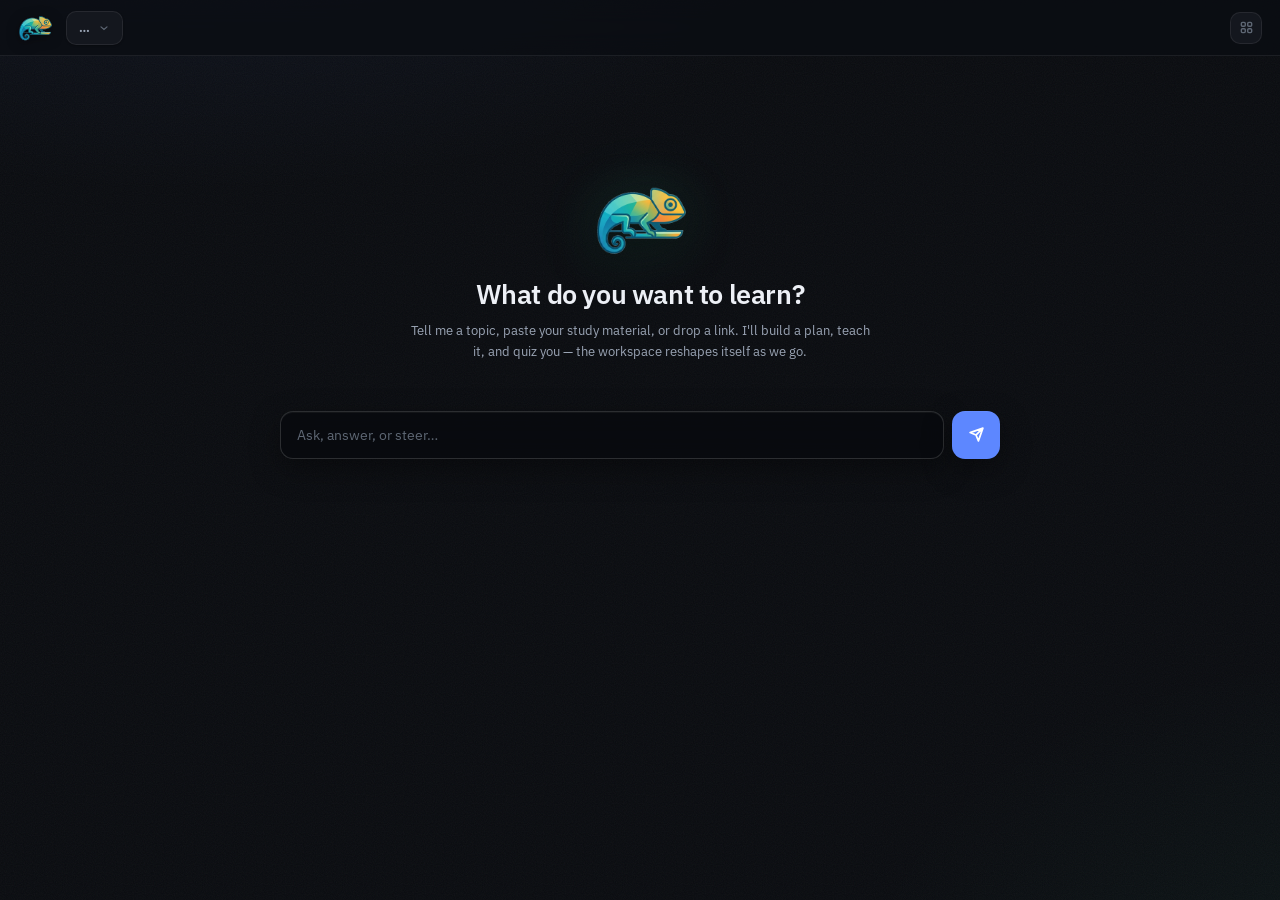
==== public/index.html @ 2ad196d2 "Stream the text itself, not just the finished pieces Three things from testing.  The lesson sat on "" ====
<!doctype html>
<html lang="en">
<head>
<meta charset="utf-8">
<meta name="viewport" content="width=device-width, initial-scale=1">
<title>Chameleon — Learn anything</title>
<link rel="preconnect" href="https://fonts.googleapis.com">
<link rel="preconnect" href="https://fonts.gstatic.com" crossorigin>
<link href="https://fonts.googleapis.com/css2?family=IBM+Plex+Mono:wght@400;500;600&family=IBM+Plex+Sans:wght@300;400;500;600;700&display=swap" rel="stylesheet">
<link rel="icon" type="image/png" href="chameleon.png">
<link rel="stylesheet" href="style.css">
</head>
<body class="chat-center">
  <div id="aurora"></div>
  <div id="shell">
    <header id="topbar">
      <div id="brand">
        <div id="brand-mark"><img src="chameleon.png" alt="Chameleon"></div>
      </div>
      <div id="sessmenu">
        <button id="sess-btn"><b id="sess-title">…</b>
          <svg viewBox="0 0 16 16" fill="none" stroke="currentColor" stroke-width="1.6" stroke-linecap="round"><path d="M4 6.5L8 10l4-3.5"/></svg>
        </button>
        <div id="sess-pop"></div>
      </div>
      <div id="topspacer"></div>
      <div id="appsmenu">
        <button id="apps-btn" title="All tools">
          <svg viewBox="0 0 16 16" fill="none" stroke="currentColor" stroke-width="1.5" stroke-linecap="round"><rect x="2.5" y="2.5" width="4.2" height="4.2" rx="1.2"/><rect x="9.3" y="2.5" width="4.2" height="4.2" rx="1.2"/><rect x="2.5" y="9.3" width="4.2" height="4.2" rx="1.2"/><rect x="9.3" y="9.3" width="4.2" height="4.2" rx="1.2"/></svg>
        </button>
        <div id="apps-pop"></div>
      </div>
    </header>

    <main id="stage">
      <section id="workspace">
        <div id="canvas"></div>
      </section>

      <!-- The fused chat surface: composer always present, history rises above
           it, and the history yields while the agent acts in the apps. -->
      <div id="chatdock">
        <div id="chat-bar">
          <span id="chat-grip" title="Drag to move — edges dock, corner minimizes">
            <svg viewBox="0 0 16 16" fill="currentColor"><circle cx="5.5" cy="4" r="1.2"/><circle cx="10.5" cy="4" r="1.2"/><circle cx="5.5" cy="8" r="1.2"/><circle cx="10.5" cy="8" r="1.2"/><circle cx="5.5" cy="12" r="1.2"/><circle cx="10.5" cy="12" r="1.2"/></svg>
          </span>
          <span id="chat-where"></span>
          <button id="chat-collapse" type="button" title="Hide the conversation">
            <svg viewBox="0 0 16 16" fill="none" stroke="currentColor" stroke-width="1.7" stroke-linecap="round"><path d="M4 6.5L8 10l4-3.5"/></svg>
          </button>
        </div>
        <div id="chat-status"><i></i><span></span></div>
        <div id="chat-log-wrap"><div id="chat-log"></div></div>
        <div id="hero">
          <img class="hero-glyph" src="chameleon.png" alt="">
          <h1>What do you want to learn?</h1>
          <p>Tell me a topic, paste your study material, or drop a link. I'll build a plan, teach it, and quiz you — the workspace reshapes itself as we go.</p>
          <div id="suggestions"></div>
        </div>
        <form id="chat-form" autocomplete="off">
          <input id="chat-input" placeholder="Ask, answer, or steer…" maxlength="4000">
          <button id="chat-send" type="submit" aria-label="send">
            <svg class="ic-send" viewBox="0 0 16 16" fill="none" stroke="currentColor" stroke-width="1.6" stroke-linecap="round" stroke-linejoin="round"><path d="M14 2L7.5 8.5M14 2l-4.2 12-2.3-5.5L2 6.2z"/></svg>
            <svg class="ic-stop" viewBox="0 0 16 16"><rect x="4.5" y="4.5" width="7" height="7" rx="1.5" fill="currentColor"/></svg>
            <span class="spin"></span>
          </button>
        </form>
      </div>
    </main>
  </div>

  <script src="layout.js"></script>
  <script src="apps.js"></script>
  <script src="chat.js"></script>
  <script src="main.js"></script>
</body>
</html>
---- public/style.css ----
/* ============ Chameleon — learning workspace ============
   Design system carried from the POC (IBM Carbon g10-ish tokens, spotlight
   tiles). The chat is new: one fused surface (composer + history) that
   yields to the workspace while the agent acts. */

:root {
  --bg: #0a0c10;
  --panel: #14171e;
  --line: rgba(255, 255, 255, 0.075);
  --line-2: rgba(255, 255, 255, 0.145);
  --text: #edf0f6;
  --text-dim: #9aa4b4;
  --text-faint: #5e6774;
  --accent: #5d87ff;
  --accent-2: #8caaff;
  --good: #3ce2a5;
  --mid: #8b93a3;
  --bad: #ff5f8f;
  --warn: #f0a83c;
  --fill-1: rgba(255, 255, 255, 0.035);
  --fill-2: rgba(255, 255, 255, 0.065);
  --sh-md: inset 0 1px 0 rgba(255, 255, 255, 0.045), 0 10px 30px rgba(0, 0, 0, 0.35);
  --sh-lg: inset 0 1px 0 rgba(255, 255, 255, 0.06), 0 24px 60px rgba(0, 0, 0, 0.55);
  --ease-spring: cubic-bezier(0.24, 1.04, 0.34, 1);
  --tile-t: 560ms;
  --r: 14px;
  --dock-w: min(720px, 92vw);
  --dock-side-w: 400px;
}

* { box-sizing: border-box; margin: 0; padding: 0; }
html, body { height: 100%; }
body {
  font-family: 'IBM Plex Sans', -apple-system, sans-serif;
  background: var(--bg);
  color: var(--text);
  overflow: hidden;
  -webkit-font-smoothing: antialiased;
}

#aurora { position: fixed; inset: 0; z-index: 0; pointer-events: none; }
#aurora::before {
  content: ''; position: absolute; inset: 0;
  background:
    radial-gradient(1100px 500px at 15% -12%, rgba(93, 135, 255, 0.07), transparent 60%),
    radial-gradient(900px 600px at 108% 112%, rgba(60, 226, 165, 0.045), transparent 60%);
}
body::after {
  content: ''; position: fixed; inset: 0; z-index: 1; pointer-events: none; opacity: 0.05;
  background-image: url("data:image/svg+xml,%3Csvg xmlns='http://www.w3.org/2000/svg' width='140' height='140'%3E%3Cfilter id='n'%3E%3CfeTurbulence type='fractalNoise' baseFrequency='0.9' numOctaves='2'/%3E%3C/filter%3E%3Crect width='140' height='140' filter='url(%23n)'/%3E%3C/svg%3E");
}
#shell { position: relative; z-index: 2; display: flex; flex-direction: column; height: 100vh; }

/* ---------------- top bar ---------------- */
#topbar {
  height: 56px; flex: 0 0 56px;
  display: flex; align-items: center; gap: 14px;
  padding: 0 18px;
  background: rgba(11, 13, 18, 0.72);
  backdrop-filter: blur(12px);
  border-bottom: 1px solid var(--line);
  z-index: 30;
}
#brand { display: flex; align-items: center; flex: 0 0 auto; }
#brand-mark { width: 34px; height: 34px; }
#brand-mark img { width: 100%; height: 100%; object-fit: contain; display: block; filter: drop-shadow(0 2px 6px rgba(0, 0, 0, 0.5)); }
#topspacer { flex: 1; }

/* session switcher */
#sessmenu { position: relative; }
#sess-btn {
  display: flex; align-items: center; gap: 8px;
  height: 34px; padding: 0 12px;
  border-radius: 10px; cursor: pointer;
  background: var(--panel); border: 1px solid var(--line); color: var(--text-dim);
  font: 600 11.5px 'IBM Plex Sans', sans-serif;
  box-shadow: 0 1px 2px rgba(0, 0, 0, 0.3);
  transition: border-color 160ms ease;
}
#sess-btn:hover { border-color: var(--line-2); color: var(--text); }
#sess-btn b { max-width: 220px; white-space: nowrap; overflow: hidden; text-overflow: ellipsis; }
#sess-btn svg { width: 12px; height: 12px; color: var(--text-faint); transition: transform 200ms ease; }
#sessmenu.open #sess-btn svg { transform: rotate(180deg); }
#sess-pop {
  position: absolute; top: calc(100% + 8px); left: 0; z-index: 60;
  min-width: 240px; max-height: 320px; overflow-y: auto;
  border-radius: 13px; padding: 5px;
  background: var(--panel); border: 1px solid var(--line); box-shadow: var(--sh-lg);
  opacity: 0; transform: translateY(-6px) scale(0.98); pointer-events: none;
  transition: opacity 180ms ease, transform 240ms var(--ease-spring);
  scrollbar-width: none;
}
#sessmenu.open #sess-pop { opacity: 1; transform: none; pointer-events: auto; }
.sess-row {
  display: flex; align-items: center; gap: 8px; width: 100%;
  border: 0; background: transparent; cursor: pointer;
  border-radius: 9px; padding: 8px 10px; text-align: left;
  color: var(--text-dim); font: 400 11.5px 'IBM Plex Sans', sans-serif;
  transition: background 130ms ease, color 130ms ease;
}
.sess-row:hover { background: rgba(93, 135, 255, 0.07); color: var(--text); }
.sess-row b { font-weight: 600; color: var(--text); white-space: nowrap; overflow: hidden; text-overflow: ellipsis; }
.sess-row span { margin-left: auto; font: 500 9.5px 'IBM Plex Mono', monospace; color: var(--text-faint); }
.sess-row.on { background: var(--fill-1); }
.sess-row.new b { color: var(--accent-2); }

/* apps popover */
#appsmenu { position: relative; }
#apps-btn {
  width: 32px; height: 32px; border-radius: 10px;
  border: 1px solid var(--line); background: var(--panel);
  color: var(--text-faint); cursor: pointer;
  display: grid; place-items: center;
  transition: all 150ms ease;
}
#apps-btn svg { width: 15px; height: 15px; }
#apps-btn:hover, #appsmenu.open #apps-btn { color: var(--text); border-color: var(--line-2); }
#apps-pop {
  position: absolute; top: calc(100% + 8px); right: 0; z-index: 80;
  width: 226px; padding: 5px;
  border-radius: 13px;
  background: var(--panel); border: 1px solid var(--line); box-shadow: var(--sh-lg);
  opacity: 0; transform: translateY(-6px); pointer-events: none;
  transition: opacity 180ms ease, transform 220ms var(--ease-spring);
}
#appsmenu.open #apps-pop { opacity: 1; transform: none; pointer-events: auto; }
.ap-row {
  display: flex; align-items: center; gap: 9px; width: 100%;
  border: 0; background: transparent; cursor: pointer;
  border-radius: 8px; padding: 7px 9px; text-align: left;
  color: var(--text-dim); font: 400 11.5px 'IBM Plex Sans', sans-serif;
  transition: background 130ms ease, color 130ms ease;
}
.ap-row svg { width: 13px; height: 13px; color: hsl(var(--h) 75% 68%); opacity: 0.9; }
.ap-row:hover { background: var(--fill-1); color: var(--text); }
.ap-row i { margin-left: auto; width: 5px; height: 5px; border-radius: 50%; background: transparent; }
.ap-row.on { color: var(--text); }
.ap-row.on i { background: var(--good); }

/* ---------------- stage / canvas ---------------- */
#stage { flex: 1; position: relative; min-height: 0; }
#workspace {
  position: absolute; left: 14px; right: 14px; top: 14px;
  bottom: 100px;
  transition: bottom 460ms var(--ease-spring), left 460ms var(--ease-spring), right 460ms var(--ease-spring);
}
body.chat-center #workspace { opacity: 0; pointer-events: none; }
/* a side dock takes its own column; minimised gives the canvas nearly everything */
body.place-left  #workspace { left: calc(var(--dock-side-w) + 26px); right: 14px; bottom: 14px; }
body.place-right #workspace { right: calc(var(--dock-side-w) + 26px); left: 14px; bottom: 14px; }
body.place-mini  #workspace { bottom: 40px; }
#canvas {
  position: relative; width: 100%; height: 100%;
  background-image: radial-gradient(rgba(255, 255, 255, 0.07) 1px, transparent 1.3px);
  background-size: 26px 26px;
  background-position: 3px 3px;
}
#canvas::after {
  content: ''; position: absolute; inset: 0; pointer-events: none; z-index: 1;
  background-image: radial-gradient(rgba(150, 180, 255, 0.6) 1.2px, transparent 1.7px);
  background-size: 26px 26px; background-position: 3px 3px;
  -webkit-mask-image: radial-gradient(150px 150px at var(--mx, -300px) var(--my, -300px), #000 0%, rgba(0, 0, 0, 0.3) 45%, transparent 72%);
  mask-image: radial-gradient(150px 150px at var(--mx, -300px) var(--my, -300px), #000 0%, rgba(0, 0, 0, 0.3) 45%, transparent 72%);
  opacity: var(--mo, 0);
  transition: opacity 400ms ease;
}

#drop-ghost {
  position: absolute; z-index: 1;
  border: 1.5px dashed rgba(93, 135, 255, 0.5);
  border-radius: var(--r);
  background: rgba(93, 135, 255, 0.05);
  opacity: 0; pointer-events: none;
  transition: left var(--tile-t) var(--ease-spring), top var(--tile-t) var(--ease-spring), width var(--tile-t) var(--ease-spring), height var(--tile-t) var(--ease-spring), opacity 200ms ease;
}

/* ---------------- tiles ---------------- */
.tile {
  position: absolute; z-index: 2;
  display: flex; flex-direction: column;
  border-radius: var(--r);
  background: linear-gradient(180deg, #181c25, #10141b);
  border: 1px solid var(--line);
  box-shadow: var(--sh-md);
  overflow: hidden;
  transition:
    transform var(--tile-t) var(--ease-spring),
    width var(--tile-t) var(--ease-spring),
    height var(--tile-t) var(--ease-spring),
    left var(--tile-t) var(--ease-spring),
    top var(--tile-t) var(--ease-spring),
    opacity 280ms ease,
    border-color 240ms ease,
    box-shadow 240ms ease;
  will-change: left, top, width, height;
}
.tile::before {
  content: ''; position: absolute; inset: -1px; border-radius: inherit; padding: 1.5px;
  background: radial-gradient(240px circle at var(--px, -300px) var(--py, -300px), hsl(var(--h) 85% 68% / 0.8), transparent 65%);
  -webkit-mask: linear-gradient(#000 0 0) content-box, linear-gradient(#000 0 0);
  -webkit-mask-composite: xor;
  mask-composite: exclude;
  opacity: 0; transition: opacity 300ms ease;
  pointer-events: none;
}
.tile::after {
  content: ''; position: absolute; inset: 0; border-radius: inherit;
  background: radial-gradient(340px circle at var(--px, -300px) var(--py, -300px), hsl(var(--h) 85% 65% / 0.08), transparent 70%);
  opacity: 0; transition: opacity 300ms ease;
  pointer-events: none;
}
.tile:hover::before, .tile:hover::after { opacity: 1; }
.tile.focus { border-color: hsl(var(--h) 70% 62% / 0.55); box-shadow: var(--sh-md), 0 0 0 3px hsl(var(--h) 80% 60% / 0.1), 0 0 30px hsl(var(--h) 80% 60% / 0.08); }
.tile.enter { transform: translateY(10px) scale(0.985); opacity: 0; }
.tile.suppressed { opacity: 0.12; filter: saturate(0.3); pointer-events: none; }
.tile.exit { transform: scale(0.97); opacity: 0; }

.tile-head { flex: 0 0 36px; display: flex; align-items: center; gap: 8px; padding: 0 8px 0 13px; user-select: none; cursor: grab; }
.tile-ico { width: 14px; height: 14px; color: hsl(var(--h) 75% 68%); }
.tile-ico svg { width: 14px; height: 14px; display: block; }
.tile-name { font: 500 11.5px 'IBM Plex Sans', sans-serif; color: var(--text-dim); white-space: nowrap; overflow: hidden; text-overflow: ellipsis; }
.tile-size { font: 500 8.5px 'IBM Plex Mono', monospace; color: var(--text-faint); border: 1px solid var(--line); border-radius: 5px; padding: 1.5px 5px; text-transform: uppercase; }
.tile-actions { margin-left: auto; display: flex; gap: 2px; opacity: 0; transform: translateX(4px); transition: all 200ms ease; }
.tile:hover .tile-actions { opacity: 1; transform: none; }
.tbtn {
  width: 25px; height: 25px; border: 0; border-radius: 8px;
  background: transparent; color: var(--text-dim);
  font-size: 13px; line-height: 1; cursor: pointer;
  display: grid; place-items: center;
  transition: background 140ms ease, color 140ms ease;
}
.tbtn:hover { background: var(--fill-2); color: var(--text); }
.tbtn.close:hover { background: rgba(220, 47, 106, 0.1); color: var(--bad); }
.tile-body { flex: 1; min-height: 0; overflow: hidden; position: relative; }

.tile.rz { cursor: nwse-resize; }
.tile.rz .tile-head { cursor: nwse-resize; }
.tile.rz-x { cursor: ew-resize; }
.tile.rz-y { cursor: ns-resize; }
body.tiledrag { cursor: grabbing; user-select: none; }
body.tiledrag .tile:not(.drag) { pointer-events: none; }
.tile.drag {
  transition: width var(--tile-t) var(--ease-spring), height var(--tile-t) var(--ease-spring), box-shadow 200ms ease;
  z-index: 40; box-shadow: var(--sh-lg); opacity: 0.98;
}

/* ephemeral in-tile status: what's being made, right now (commandment 7) */
.tile-status {
  flex: 0 0 auto;
  display: flex; align-items: center; gap: 7px;
  margin: 0 10px 6px; padding: 5px 9px;
  border-radius: 8px;
  background: hsl(var(--h) 70% 60% / 0.09);
  border: 1px solid hsl(var(--h) 60% 60% / 0.28);
  font: 500 10.5px 'IBM Plex Sans', sans-serif;
  color: hsl(var(--h) 85% 80%);
  animation: msg-in 260ms var(--ease-spring);
}
.ts-dot {
  width: 5px; height: 5px; border-radius: 50%; flex: 0 0 auto;
  background: hsl(var(--h) 85% 70%);
  animation: pulse 1.2s ease-in-out infinite;
}

/* content arriving live: each item lands as it is written */
.born { animation: born 340ms var(--ease-spring) backwards; }
@keyframes born { from { opacity: 0; transform: translateY(7px); } }
.draft-root { height: 100%; overflow-y: auto; padding: 12px 14px; scrollbar-width: thin; scrollbar-color: var(--line-2) transparent; }
.draft-items { display: flex; flex-direction: column; gap: 4px; }
.draft-head { margin-bottom: 8px; }
/* the caret on the text being typed right now */
.caret {
  display: inline-block; width: 2px; height: 0.95em;
  vertical-align: text-bottom; margin-left: 2px;
  background: var(--accent-2); border-radius: 1px;
  animation: blink 1s steps(2, start) infinite;
}
@keyframes blink { 50% { opacity: 0; } }
.writing {
  display: flex; align-items: center; gap: 5px;
  padding: 9px 4px 4px;
  font: 500 10.5px 'IBM Plex Sans', sans-serif; color: var(--text-faint);
}
.writing i {
  width: 4px; height: 4px; border-radius: 50%; background: var(--accent);
  animation: orb 1.1s ease-in-out infinite;
}
.writing i:nth-child(2) { animation-delay: 0.15s; }
.writing i:nth-child(3) { animation-delay: 0.3s; }
.writing span { margin-left: 4px; }
@keyframes orb { 40% { transform: translateY(-4px); opacity: 0.45; } }
.drafting { height: 100%; overflow-y: auto; padding: 12px 14px; scrollbar-width: thin; scrollbar-color: var(--line-2) transparent; }
.drafting .qq-freebox {
  font: 500 9.5px 'IBM Plex Mono', monospace; color: var(--text-faint);
  border: 1px dashed var(--line-2); border-radius: 8px; padding: 8px 10px;
}
.fc-draftlist { display: flex; flex-direction: column; gap: 6px; }
.fc-draft { border: 1px solid var(--line); border-radius: 9px; padding: 7px 10px; }
.fc-draft b { display: block; font-size: 11.5px; font-weight: 500; }
.fc-draft span { display: block; font-size: 10.5px; color: var(--text-faint); margin-top: 2px; }

/* narration overlay — the agent talking inside the app window */
.tile-narr {
  position: absolute; left: 10px; right: 10px; bottom: 10px; z-index: 6;
  display: flex; align-items: flex-start; gap: 8px;
  padding: 9px 12px; border-radius: 11px;
  background: rgba(14, 17, 24, 0.92);
  border: 1px solid hsl(var(--h) 60% 60% / 0.35);
  box-shadow: 0 10px 26px rgba(0, 0, 0, 0.5), 0 0 18px hsl(var(--h) 80% 60% / 0.1);
  font-size: 12px; line-height: 1.5; color: var(--text);
  animation: narr-in 320ms var(--ease-spring);
  pointer-events: none;
}
.tile-narr img { width: 18px; height: 18px; flex: 0 0 auto; margin-top: 1px; }
.tile-narr.out { opacity: 0; transform: translateY(6px); transition: all 380ms ease; }
@keyframes narr-in { from { opacity: 0; transform: translateY(8px) scale(0.98); } }

/* resize guides + waves + shake */
.rz-guide {
  position: absolute; z-index: 1; pointer-events: none; opacity: 0;
  border: 1.5px dashed rgba(255, 255, 255, 0.22); border-radius: 12px;
  transition: opacity 200ms ease;
}
.rz-guide span { position: absolute; top: 5px; left: 8px; font: 600 8.5px 'IBM Plex Mono', monospace; text-transform: uppercase; letter-spacing: 1px; color: var(--text-faint); }
#rz-dims {
  position: absolute; z-index: 45; pointer-events: none; opacity: 0;
  font: 600 11px 'IBM Plex Mono', monospace; color: var(--accent-2);
  background: rgba(10, 13, 20, 0.9); border: 1px solid rgba(93, 135, 255, 0.4);
  padding: 3px 8px; border-radius: 7px;
  transition: opacity 150ms ease;
}
.wave {
  position: absolute; z-index: 1; pointer-events: none;
  border-radius: 50%; transform: translate(-50%, -50%) scale(0.4);
  border: 1.5px solid var(--wc, rgba(140, 170, 255, 0.5));
  animation: wave-out var(--wd, 560ms) ease-out forwards;
}
@keyframes wave-out { to { transform: translate(-50%, -50%) scale(1); opacity: 0; } }
@keyframes shakeX { 0%, 100% { transform: translateX(0); } 20% { transform: translateX(-5px); } 40% { transform: translateX(5px); } 60% { transform: translateX(-3px); } 80% { transform: translateX(3px); } }
.shake { animation: shakeX 320ms ease !important; }

/* ---------------- the fused chat surface ---------------- */
#chatdock {
  position: absolute; z-index: 20;
  left: calc(50% - var(--dock-w) / 2);
  width: var(--dock-w);
  bottom: 16px;
  display: flex; flex-direction: column;
  transition: bottom 500ms var(--ease-spring), top 500ms var(--ease-spring),
    left 500ms var(--ease-spring), right 500ms var(--ease-spring), width 500ms var(--ease-spring);
}
body.chat-center #chatdock { top: 14%; bottom: auto; }

/* ---- placements ---- */
body.place-left #chatdock,
body.place-right #chatdock {
  top: 14px; bottom: 14px; width: var(--dock-side-w);
  justify-content: flex-end;
}
body.place-left #chatdock { left: 14px; right: auto; }
body.place-right #chatdock { right: 14px; left: auto; }
body.place-left #chat-log-wrap,
body.place-right #chat-log-wrap { flex: 1 1 auto; }

/* minimised: a sliver you can still type into */
body.place-mini #chatdock {
  left: auto; right: 16px; bottom: 12px;
  width: 300px;
  cursor: pointer;
}
body.place-mini #chat-log-wrap, body.place-mini #hero { display: none; }
body.place-mini #chat-input { height: 38px; font-size: 12.5px; }
body.place-mini #chat-send { width: 38px; height: 38px; }
body.place-mini #chat-where::after { content: ' — click to expand'; }

/* the drag bar — the whole strip is the handle */
#chat-bar {
  display: none; align-items: center; gap: 7px;
  padding: 4px 8px 7px;
  color: var(--text-faint);
  user-select: none;
  cursor: grab;
  border-radius: 12px 12px 0 0;
  transition: background 160ms ease, color 160ms ease;
}
#chatdock.fused #chat-bar { display: flex; }
body.chat-center #chat-bar { display: none !important; }
#chat-bar:hover { background: var(--fill-1); color: var(--text-dim); }
body.dragging #chat-bar { cursor: grabbing; background: var(--fill-2); }
#chat-grip { display: grid; place-items: center; width: 16px; height: 16px; }
#chat-grip svg { width: 13px; height: 13px; }
#chat-where { font: 500 9px 'IBM Plex Mono', monospace; text-transform: uppercase; letter-spacing: 1px; }
#chat-bar::after {
  content: 'drag to move';
  margin-left: 8px; font: 500 9px 'IBM Plex Mono', monospace; letter-spacing: 0.6px;
  opacity: 0; transition: opacity 160ms ease;
}
#chat-bar:hover::after { opacity: 0.55; }
#chat-collapse {
  margin-left: auto; width: 24px; height: 22px;
  border: 0; background: transparent; color: var(--text-faint);
  border-radius: 6px; cursor: pointer; display: grid; place-items: center;
  transition: opacity 200ms ease, background 140ms ease, color 140ms ease;
}
#chat-collapse svg { width: 13px; height: 13px; transition: transform 300ms var(--ease-spring); }
#chat-collapse:hover { background: var(--fill-2); color: var(--text); }
body.chat-collapsed #chat-collapse svg { transform: rotate(180deg); }
/* while the agent works the history is hidden for us — no toggle to offer, and
   a chevron flipping mid-generation was pure noise */
body.acting #chat-collapse, body.place-mini #chat-collapse { opacity: 0; pointer-events: none; }
body.acting #chat-bar::after { content: none; }
body.acting #chat-bar { cursor: default; background: transparent; }

/* drop zones while dragging the chat */
.zone {
  position: absolute; z-index: 15;
  border: 1.5px dashed rgba(93, 135, 255, 0.45);
  border-radius: var(--r);
  background: rgba(93, 135, 255, 0.045);
  opacity: 0; pointer-events: none; transform: scale(0.985);
  display: grid; place-items: center;
  font: 600 10.5px 'IBM Plex Sans', sans-serif; color: #a8bcff; letter-spacing: 1.4px; text-transform: uppercase;
  transition: opacity 180ms ease, transform 260ms var(--ease-spring), background 140ms ease;
}
#zone-left, #zone-right { top: 14px; bottom: 14px; width: 150px; writing-mode: vertical-rl; }
#zone-left { left: 14px; }
#zone-right { right: 14px; }
#zone-center { left: 50%; bottom: 14px; width: min(560px, 46%); height: 140px; transform: translateX(-50%) scale(0.985); }
body.chatzones #zone-center { transform: translateX(-50%); }
#zone-mini { right: 14px; bottom: 14px; width: 290px; height: 56px; border-radius: 12px; }
body.chatzones .zone { opacity: 1; transform: none; }
body.chatzones #zone-center { transform: translateX(-50%); }
.zone.arm { background: rgba(93, 135, 255, 0.13); border-style: solid; }
body.dragging { user-select: none; }

/* ---- ephemeral status strip (commandment 7) ---- */
#chat-status {
  display: none; align-items: center; gap: 8px;
  padding: 4px 12px 8px;
  font: 500 11px 'IBM Plex Sans', sans-serif; color: var(--accent-2);
}
body.has-status #chat-status { display: flex; animation: msg-in 260ms var(--ease-spring); }
body.chat-center #chat-status { justify-content: center; }
#chat-status i {
  width: 6px; height: 6px; border-radius: 50%; background: var(--accent);
  animation: pulse 1.2s ease-in-out infinite;
}

#hero { display: none; text-align: center; padding: 0 20px 26px; }
body.chat-center #hero { display: block; animation: hero-in 700ms var(--ease-spring); }
@keyframes hero-in { from { opacity: 0; transform: translateY(12px); } }
.hero-glyph { width: 92px; height: 92px; object-fit: contain; margin: 0 auto 10px; display: block; filter: drop-shadow(0 8px 20px rgba(0, 0, 0, 0.55)) drop-shadow(0 0 26px rgba(76, 224, 176, 0.16)); }
#hero h1 { font-size: 27px; font-weight: 600; letter-spacing: -0.4px; }
#hero p { margin: 10px auto 0; font-size: 13px; line-height: 1.6; color: var(--text-dim); max-width: 460px; }
#suggestions { display: grid; grid-template-columns: 1fr 1fr; gap: 10px; margin-top: 22px; }
.sug {
  display: flex; align-items: center; gap: 9px; text-align: left;
  border: 1px solid var(--line); border-radius: 13px;
  background: var(--panel); color: var(--text);
  font: 400 12.5px 'IBM Plex Sans', sans-serif;
  padding: 12px 14px; cursor: pointer;
  box-shadow: 0 1px 2px rgba(0, 0, 0, 0.3);
  transition: all 180ms ease;
  animation: msg-in 500ms var(--ease-spring) backwards;
}
.sug:nth-child(2) { animation-delay: 60ms; }
.sug:nth-child(3) { animation-delay: 120ms; }
.sug:nth-child(4) { animation-delay: 180ms; }
.sug svg { width: 15px; height: 15px; flex: 0 0 auto; color: hsl(var(--h, 220) 80% 72%); }
.sug:hover { border-color: rgba(93, 135, 255, 0.4); background: rgba(93, 135, 255, 0.04); transform: translateY(-2px); box-shadow: var(--sh-md); }

/* The fused card: history + composer are ONE surface (commandment 5).
   It reads as a single panel so it never looks like loose text over tiles. */
#chatdock.fused {
  background: rgba(13, 16, 22, 0.93);
  backdrop-filter: blur(18px) saturate(1.2);
  border: 1px solid var(--line);
  border-radius: 18px;
  box-shadow: var(--sh-lg);
  padding: 6px;
  transition: bottom 500ms var(--ease-spring), background 400ms ease, border-color 400ms ease, box-shadow 400ms ease, padding 400ms ease;
}
/* while the agent acts, the card collapses back to a bare composer */
body.acting #chatdock.fused {
  background: transparent; border-color: transparent; box-shadow: none; backdrop-filter: none; padding: 0;
}

/* History collapse uses a 1fr → 0fr grid row: it animates smoothly whether the
   log is height-capped (centre) or flex-filling (side docks), where animating
   max-height would snap. */
#chat-log-wrap {
  display: grid; grid-template-rows: 1fr; min-height: 0;
  transition: grid-template-rows 380ms var(--ease-spring), opacity 240ms ease;
}
body.acting #chat-log-wrap,
body.chat-collapsed #chat-log-wrap { grid-template-rows: 0fr; opacity: 0; pointer-events: none; }
body.chat-center #chat-log-wrap,
body:not(.has-msgs) #chat-log-wrap { display: none; }

#chat-log {
  min-height: 0;
  max-height: 42vh;
  overflow-y: auto;
  display: flex; flex-direction: column; gap: 10px;
  padding: 12px 12px 14px;
  scrollbar-width: thin; scrollbar-color: var(--line-2) transparent;
}
body.place-left #chat-log, body.place-right #chat-log { max-height: none; }

.msg { max-width: 88%; display: flex; flex-direction: column; align-self: flex-start; align-items: flex-start; animation: msg-in 380ms var(--ease-spring); }
.msg.user { align-self: flex-end; align-items: flex-end; }
@keyframes msg-in { from { opacity: 0; transform: translateY(8px) scale(0.98); } }
.bubble { padding: 9px 13px; border-radius: 14px; font-size: 13px; line-height: 1.55; word-wrap: break-word; background: rgba(255, 255, 255, 0.05); border: 1px solid var(--line); }
.msg.user .bubble { background: var(--accent); border-color: transparent; color: #fff; border-bottom-right-radius: 5px; }
.msg.agent .bubble { color: var(--text); border-bottom-left-radius: 5px; }
.msg.error .bubble { background: rgba(220, 47, 106, 0.07); color: var(--bad); border-color: rgba(220, 47, 106, 0.3); }
.msg.chipline .bubble { display: none; }
.msg.chipline { flex-direction: row; }

.msg.agent .bubble p { margin: 0; }
.msg.agent .bubble p + p, .msg.agent .bubble p + ul, .msg.agent .bubble p + ol,
.msg.agent .bubble ul + p, .msg.agent .bubble ol + p, .msg.agent .bubble h4 + p { margin-top: 7px; }
.msg.agent .bubble ul, .msg.agent .bubble ol { margin: 7px 0 0; padding-left: 17px; display: flex; flex-direction: column; gap: 4px; }
.msg.agent .bubble ul li::marker { color: var(--accent); }
.msg.agent .bubble ol li::marker { color: var(--accent); font: 500 11px 'IBM Plex Mono', monospace; }
.msg.agent .bubble strong { color: #fff; font-weight: 600; }
.msg.agent .bubble h4 { font: 600 10px 'IBM Plex Mono', monospace; text-transform: uppercase; letter-spacing: 1.2px; color: var(--accent-2); margin: 10px 0 4px; }
.msg.agent .bubble h4:first-child { margin-top: 0; }
.msg.agent .bubble code { font: 500 11px 'IBM Plex Mono', monospace; background: rgba(255, 255, 255, 0.08); border: 1px solid var(--line); border-radius: 5px; padding: 1px 5px; }

.achip {
  display: inline-flex; align-items: center; gap: 5px;
  font: 500 10px 'IBM Plex Mono', monospace;
  color: hsl(var(--h, 220) 85% 78%);
  background: hsl(var(--h, 220) 75% 62% / 0.12);
  border: 1px solid hsl(var(--h, 220) 65% 60% / 0.32);
  border-radius: 7px; padding: 3.5px 8px;
  max-width: 100%;
  animation: msg-in 320ms var(--ease-spring) backwards;
}
.achip svg { width: 11px; height: 11px; flex: 0 0 auto; }
.achip i { font-style: normal; white-space: nowrap; overflow: hidden; text-overflow: ellipsis; }
.achip.evt { color: #a8bcff; background: rgba(93, 135, 255, 0.1); border-color: rgba(93, 135, 255, 0.3); }

/* composer */
#chat-form { display: flex; gap: 8px; }
#chat-input {
  flex: 1; height: 48px;
  border-radius: 13px;
  border: 1px solid var(--line-2);
  background: rgba(8, 10, 15, 0.9);
  backdrop-filter: blur(10px);
  color: var(--text);
  font: 400 13.5px 'IBM Plex Sans', sans-serif;
  padding: 0 16px; outline: none;
  box-shadow: var(--sh-md);
  transition: border-color 180ms ease, box-shadow 180ms ease;
}
#chat-input::placeholder { color: var(--text-faint); }
#chat-input:focus { border-color: var(--accent); box-shadow: var(--sh-md), 0 0 0 3px rgba(93, 135, 255, 0.13); }
#chat-send {
  position: relative;
  width: 48px; height: 48px; flex: 0 0 auto;
  border: 0; border-radius: 13px;
  background: var(--accent); color: #fff; cursor: pointer;
  display: grid; place-items: center;
  box-shadow: var(--sh-md);
  transition: transform 150ms ease, filter 150ms ease, background 250ms ease;
}
#chat-send svg { width: 17px; height: 17px; grid-area: 1 / 1; transition: opacity 200ms ease, transform 200ms ease; }
#chat-send .spin { grid-area: 1 / 1; width: 34px; height: 34px; border-radius: 50%; border: 2px solid rgba(255, 255, 255, 0.25); border-top-color: #fff; opacity: 0; transition: opacity 200ms ease; }
#chat-send:hover { transform: translateY(-1px); filter: brightness(1.1); }
#chat-send:active { transform: scale(0.96); }
#chat-send .ic-stop { opacity: 0; transform: scale(0.6); }
/* the working indicator IS the stop button (commandment 4) */
body.busy #chat-send { background: #232936; }
body.busy #chat-send .ic-send { opacity: 0; transform: scale(0.6); }
body.busy #chat-send .ic-stop { opacity: 1; transform: none; }
body.busy #chat-send .spin { opacity: 1; animation: spin 900ms linear infinite; }
@keyframes spin { to { transform: rotate(360deg); } }

/* ---------------- shared app bits ---------------- */
.app-empty {
  height: 100%; display: flex; flex-direction: column; align-items: center; justify-content: center; gap: 10px;
  color: var(--text-faint); font-size: 12px; text-align: center; padding: 16px;
}
.app-empty svg { width: 26px; height: 26px; opacity: 0.5; }

.chipbtn {
  border: 1px solid var(--line-2); border-radius: 999px;
  background: var(--fill-1); color: var(--text-dim);
  font: 500 11px 'IBM Plex Sans', sans-serif;
  padding: 6px 13px; cursor: pointer;
  transition: all 150ms ease;
}
.chipbtn:hover { color: var(--text); border-color: var(--accent); background: rgba(93, 135, 255, 0.08); }
.chipbtn:disabled { opacity: 0.5; cursor: default; }
.chipbtn.dim { opacity: 0.7; }
.chipbtn.ok { border-color: rgba(60, 226, 165, 0.4); color: var(--good); }
.chipbtn.ok:hover { background: rgba(60, 226, 165, 0.08); }
.chipbtn.no { border-color: rgba(255, 95, 143, 0.35); color: var(--bad); }
.chipbtn.no:hover { background: rgba(255, 95, 143, 0.07); }
.chipbtn.deep { color: #c9b8ff; border-color: rgba(167, 139, 250, 0.4); }
.chipbtn.deep:hover { background: rgba(124, 58, 237, 0.08); }

/* ---------------- plan ---------------- */
.plan { height: 100%; display: flex; flex-direction: column; padding: 10px 12px 12px; }
.plan-head { display: flex; align-items: center; gap: 10px; padding-bottom: 8px; border-bottom: 1px solid var(--line); }
.plan-ring { width: 40px; height: 40px; flex: 0 0 auto; }
.plan-ring text { fill: var(--text); font: 600 9px 'IBM Plex Mono', monospace; text-anchor: middle; }
.plan-title b { display: block; font-size: 12.5px; }
.plan-title span { font: 500 9.5px 'IBM Plex Mono', monospace; color: var(--text-faint); }
/* the live goal leads — this is shared progress, not a to-do list */
.plan-live {
  margin: 9px 0 4px; padding: 10px 12px;
  border-radius: 11px;
  background: linear-gradient(180deg, rgba(93, 135, 255, 0.13), rgba(93, 135, 255, 0.05));
  border: 1px solid rgba(93, 135, 255, 0.42);
  box-shadow: 0 0 0 3px rgba(93, 135, 255, 0.06);
  animation: msg-in 340ms var(--ease-spring);
}
.plan-live em {
  display: flex; align-items: center; gap: 6px;
  font: 600 8.5px 'IBM Plex Mono', monospace; font-style: normal;
  text-transform: uppercase; letter-spacing: 1.3px; color: var(--accent-2);
  margin-bottom: 4px;
}
.plan-live em::before {
  content: ''; width: 5px; height: 5px; border-radius: 50%;
  background: var(--accent-2); animation: pulse 1.6s ease-in-out infinite;
}
.plan-live b { display: block; font-size: 12.5px; font-weight: 600; line-height: 1.4; }
.plan-live span { display: block; font-size: 10.5px; color: var(--text-dim); margin-top: 3px; line-height: 1.45; }

.plan-body { flex: 1; overflow-y: auto; padding-top: 8px; display: flex; flex-direction: column; gap: 2px; scrollbar-width: thin; scrollbar-color: var(--line-2) transparent; }
.plan-stage { font: 600 8.5px 'IBM Plex Mono', monospace; text-transform: uppercase; letter-spacing: 1.2px; color: var(--text-faint); margin: 7px 0 3px; }
.plan-task {
  position: relative;
  display: flex; align-items: flex-start; gap: 9px;
  padding: 6px 8px; border-radius: 9px; cursor: pointer;
  transition: background 140ms ease;
}
.plan-task:hover { background: var(--fill-1); }
/* the checkbox is an override, not the mechanism: hidden until you reach for it */
.plan-task input { position: absolute; opacity: 0; width: 16px; height: 16px; left: 7px; top: 7px; margin: 0; cursor: pointer; }
.pt-mark {
  flex: 0 0 auto; width: 13px; height: 13px; margin-top: 2px;
  border-radius: 50%; border: 1.5px solid var(--line-2);
  display: grid; place-items: center;
  transition: all 180ms ease;
}
.plan-task:hover .pt-mark { border-color: var(--accent); }
.plan-task.doing .pt-mark { border-color: var(--accent-2); box-shadow: 0 0 0 3px rgba(93, 135, 255, 0.12); }
.plan-task.doing .pt-mark::after {
  content: ''; width: 5px; height: 5px; border-radius: 50%; background: var(--accent-2);
  animation: pulse 1.6s ease-in-out infinite;
}
.plan-task.done .pt-mark { border-color: var(--good); background: var(--good); }
.plan-task.done .pt-mark::after {
  content: '✓'; font-size: 9px; font-weight: 700; color: #0a0c10; line-height: 1;
}
.plan-task b { display: block; font-size: 12px; font-weight: 500; line-height: 1.4; }
.plan-task span { display: block; font-size: 10.5px; color: var(--text-faint); margin-top: 1px; }
.plan-task.done b { color: var(--text-faint); }
.plan-task.doing b { color: var(--text); font-weight: 600; }
@keyframes pulse { 50% { opacity: 0.4; } }

/* ---------------- sources (notebook) ---------------- */
.srcs { height: 100%; display: flex; flex-direction: column; padding: 10px 12px 12px; gap: 8px; }
.srcs-list { flex: 1; overflow-y: auto; display: flex; flex-direction: column; gap: 6px; scrollbar-width: thin; scrollbar-color: var(--line-2) transparent; }
.srcs-none { color: var(--text-faint); font-size: 11.5px; line-height: 1.55; padding: 8px 4px; }
.src {
  display: flex; align-items: center; gap: 9px;
  border: 1px solid var(--line); border-radius: 10px; padding: 8px 10px;
  transition: border-color 150ms ease;
}
.src:hover { border-color: var(--line-2); }
.src > i { font-style: normal; font-size: 12px; opacity: 0.7; }
.src-main { flex: 1; min-width: 0; cursor: pointer; }
.src-main b { display: block; font-size: 11.5px; white-space: nowrap; overflow: hidden; text-overflow: ellipsis; }
.src-main span { display: block; font-size: 10px; color: var(--text-faint); white-space: nowrap; overflow: hidden; text-overflow: ellipsis; }
.src-del { border: 0; background: transparent; color: var(--text-faint); cursor: pointer; font-size: 13px; border-radius: 6px; width: 22px; height: 22px; }
.src-del:hover { color: var(--bad); background: rgba(220, 47, 106, 0.1); }
.src-add { display: flex; flex-direction: column; gap: 6px; }
.src-add input, .src-add textarea {
  border: 1px solid var(--line-2); border-radius: 9px;
  background: rgba(0, 0, 0, 0.28); color: var(--text);
  font: 400 11.5px 'IBM Plex Sans', sans-serif;
  padding: 7px 10px; outline: none; resize: none;
}
.src-add textarea { min-height: 74px; }
.src-add input:focus, .src-add textarea:focus { border-color: var(--accent); }
.sa-row { display: flex; gap: 6px; }
.srcs-actions { flex: 0 0 auto; }

/* ---------------- lesson ---------------- */
.lesson { height: 100%; overflow-y: auto; padding: 14px 18px 18px; scrollbar-width: thin; scrollbar-color: var(--line-2) transparent; }
.lesson-title { font-size: 16px; font-weight: 600; letter-spacing: -0.2px; padding-bottom: 10px; border-bottom: 1px solid var(--line); margin-bottom: 12px; }
.lesson-sec { margin-bottom: 16px; }
.lesson-sec h3 {
  font-size: 13px; font-weight: 600; color: var(--accent-2);
  display: flex; align-items: center; gap: 7px;
  cursor: pointer; border-radius: 7px; padding: 3px 6px; margin: 0 -6px 6px;
  transition: background 140ms ease;
}
.lesson-sec h3:hover { background: rgba(93, 135, 255, 0.07); }
.lesson-sec h3 i { font-style: normal; font-size: 11px; opacity: 0; color: #c9b8ff; transition: opacity 150ms ease; }
.lesson-sec h3:hover i { opacity: 1; }
.lesson-body { font-size: 12.5px; line-height: 1.65; color: var(--text-dim); }
.lesson-body p + p { margin-top: 7px; }
.lesson-body strong { color: var(--text); }
.lesson-body code { font: 500 11px 'IBM Plex Mono', monospace; background: rgba(255, 255, 255, 0.07); border: 1px solid var(--line); border-radius: 5px; padding: 1px 5px; }
.lesson-body ul, .lesson-body ol { margin: 7px 0; padding-left: 18px; display: flex; flex-direction: column; gap: 4px; }
pre.code {
  position: relative;
  margin: 9px 0; padding: 11px 13px;
  border: 1px solid var(--line); border-radius: 10px;
  background: rgba(0, 0, 0, 0.34);
  overflow-x: auto; scrollbar-width: thin; scrollbar-color: var(--line-2) transparent;
}
pre.code code {
  display: block; background: none; border: 0; padding: 0;
  font: 400 11.5px/1.6 'IBM Plex Mono', monospace;
  color: #cfe0ff; white-space: pre; tab-size: 2;
}
pre.code[data-lang]::after {
  content: attr(data-lang);
  position: absolute; top: 6px; right: 9px;
  font: 600 8.5px 'IBM Plex Mono', monospace; text-transform: uppercase; letter-spacing: 1px;
  color: var(--text-faint);
}
.bubble pre.code { margin: 7px 0; }
.lesson-body li::marker { color: var(--accent); }
.lesson-body h4 { font: 600 10px 'IBM Plex Mono', monospace; text-transform: uppercase; letter-spacing: 1.2px; color: var(--text-faint); margin: 10px 0 4px; }

/* ---------------- quiz ---------------- */
.quiz { height: 100%; overflow-y: auto; padding: 12px 14px 14px; scrollbar-width: thin; scrollbar-color: var(--line-2) transparent; }
.quiz-title { font-size: 13.5px; font-weight: 600; margin-bottom: 12px; display: flex; align-items: center; gap: 10px; }
.quiz-score { font: 600 10px 'IBM Plex Mono', monospace; font-style: normal; color: var(--good); border: 1px solid rgba(60, 226, 165, 0.35); border-radius: 999px; padding: 2px 8px; }
.qq { margin-bottom: 14px; }
.qq-p { font-size: 12.5px; font-weight: 500; margin-bottom: 7px; line-height: 1.5; }
.qq-free { font: 500 9px 'IBM Plex Mono', monospace; font-style: normal; color: var(--text-faint); text-transform: uppercase; letter-spacing: 0.8px; margin-left: 6px; }
.qq-choices { display: flex; flex-direction: column; gap: 5px; }
.qq-c {
  text-align: left; border: 1px solid var(--line); border-radius: 9px;
  background: var(--fill-1); color: var(--text-dim);
  font: 400 12px 'IBM Plex Sans', sans-serif;
  padding: 8px 11px; cursor: pointer;
  transition: all 140ms ease;
}
.qq-c:hover:not(:disabled) { color: var(--text); border-color: var(--line-2); }
.qq-c.sel { border-color: var(--accent); color: var(--text); background: rgba(93, 135, 255, 0.09); }
.qq-c.right { border-color: rgba(60, 226, 165, 0.6); color: var(--good); background: rgba(60, 226, 165, 0.07); }
.qq-c.wrong { border-color: rgba(255, 95, 143, 0.55); color: var(--bad); background: rgba(255, 95, 143, 0.06); }
.qq-c:disabled { cursor: default; }
.qq-t {
  width: 100%; min-height: 60px; resize: vertical;
  border: 1px solid var(--line-2); border-radius: 9px;
  background: rgba(0, 0, 0, 0.28); color: var(--text);
  font: 400 12px 'IBM Plex Sans', sans-serif;
  padding: 8px 10px; outline: none;
}
.qq-t:focus { border-color: var(--accent); }
.qq-ex { margin-top: 6px; font-size: 11px; line-height: 1.5; padding: 6px 9px; border-radius: 8px; }
.qq-ex.ok { color: var(--good); background: rgba(60, 226, 165, 0.06); }
.qq-ex.no { color: #ffb4c9; background: rgba(255, 95, 143, 0.06); }
.quiz-go { margin-top: 4px; }
.quiz-after { font-size: 11px; color: var(--text-faint); padding: 6px 0; }

/* ---------------- flashcards ---------------- */
.fc { height: 100%; display: flex; flex-direction: column; padding: 10px 14px 12px; }
.fc-topic { font: 600 9px 'IBM Plex Mono', monospace; text-transform: uppercase; letter-spacing: 1.2px; color: var(--text-faint); }
.fc-stage { flex: 1; min-height: 0; perspective: 900px; padding: 8px 0; }
.fc-card { position: relative; width: 100%; height: 100%; transform-style: preserve-3d; transition: transform 480ms var(--ease-spring); cursor: pointer; }
.fc-card.flip { transform: rotateY(180deg); }
.fc-face {
  position: absolute; inset: 0; backface-visibility: hidden;
  display: flex; flex-direction: column; align-items: center; justify-content: center; gap: 8px;
  border: 1px solid var(--line-2); border-radius: 13px;
  background: linear-gradient(180deg, rgba(255, 255, 255, 0.04), rgba(255, 255, 255, 0.012));
  font-size: 13px; line-height: 1.5; text-align: center; padding: 14px 18px;
  overflow: hidden;
}
.fc-face span { font: 600 9px 'IBM Plex Mono', monospace; color: var(--text-faint); border: 1px solid var(--line); border-radius: 5px; padding: 1px 6px; }
.fc-back { transform: rotateY(180deg); color: var(--accent-2); }
.fc-row { display: flex; gap: 7px; justify-content: center; }
.fc-done { height: 100%; display: flex; flex-direction: column; align-items: center; justify-content: center; gap: 6px; text-align: center; }
.fc-done b { font-size: 14px; color: var(--good); }
.fc-done span { font: 500 10px 'IBM Plex Mono', monospace; color: var(--text-faint); }
.fc-done .fc-row { margin-top: 10px; }

/* ---------------- podcast ---------------- */
.podw { height: 100%; display: flex; flex-direction: column; padding: 10px 12px 12px; gap: 8px; }
.pod { display: flex; gap: 12px; align-items: center; }
.pod-art {
  width: 52px; height: 52px; flex: 0 0 auto; border-radius: 12px;
  display: grid; place-items: center;
  background: linear-gradient(135deg, hsl(330 60% 45% / 0.5), hsl(280 60% 40% / 0.45));
  border: 1px solid rgba(255, 255, 255, 0.12);
}
.pod-art svg { width: 22px; height: 22px; color: #fff; }
.pod-info { flex: 1; min-width: 0; }
.pod-title { font-size: 12.5px; font-weight: 600; white-space: nowrap; overflow: hidden; text-overflow: ellipsis; }
.pod-sub { font-size: 10px; color: var(--text-faint); margin: 1px 0 7px; }
.pod-row { display: flex; align-items: center; gap: 9px; }
.pod-play {
  width: 30px; height: 30px; flex: 0 0 auto; border-radius: 50%;
  border: 0; background: #fff; color: #111; cursor: pointer;
  font-size: 11px; display: grid; place-items: center;
  transition: transform 140ms ease, opacity 140ms ease;
}
.pod-play:hover:not(:disabled) { transform: scale(1.08); }
.pod-play:disabled { opacity: 0.4; cursor: default; }
.pod-track { flex: 1; height: 4px; border-radius: 3px; background: rgba(255, 255, 255, 0.1); overflow: hidden; }
.pod-track i { display: block; height: 100%; background: hsl(330 80% 70%); border-radius: 3px; transition: width 300ms ease; }
.pod-time { font: 500 9.5px 'IBM Plex Mono', monospace; color: var(--text-faint); }
.pod-nott { font-size: 10px; color: var(--warn); margin-top: 5px; }
.pod-lines { flex: 1; overflow-y: auto; display: flex; flex-direction: column; gap: 3px; scrollbar-width: thin; scrollbar-color: var(--line-2) transparent; }
.pod-ln {
  display: flex; gap: 8px; align-items: flex-start; text-align: left;
  border: 0; border-radius: 8px; background: transparent;
  color: var(--text-dim); font: 400 11px 'IBM Plex Sans', sans-serif;
  line-height: 1.45; padding: 5px 8px; cursor: pointer;
  transition: background 130ms ease, color 130ms ease;
}
.pod-ln:hover { background: var(--fill-1); color: var(--text); }
.pod-ln.on { background: rgba(255, 105, 180, 0.08); color: var(--text); }
.pod-ln em {
  flex: 0 0 auto; font-style: normal; font: 600 8.5px 'IBM Plex Mono', monospace;
  border-radius: 5px; padding: 1.5px 5px; margin-top: 1px;
}
.pod-ln.hA em { color: #ffa8d0; border: 1px solid rgba(255, 105, 180, 0.35); }
.pod-ln.hB em { color: #8caaff; border: 1px solid rgba(93, 135, 255, 0.4); }
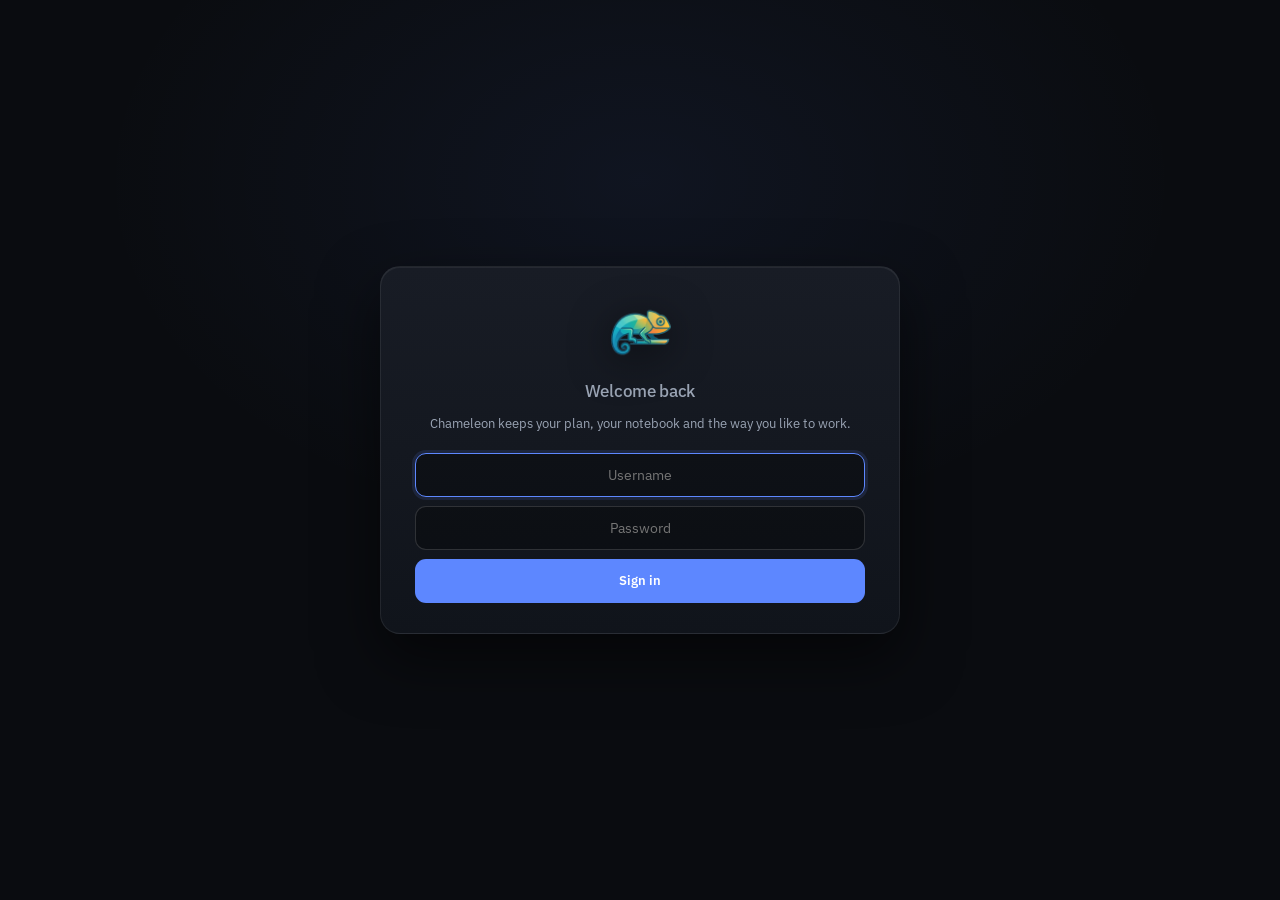
==== commit 72d937b1: "Make pace a property of the learner, not of the product Matt and Kyle want opposite products from th" ====
--- a/public/index.html
+++ b/public/index.html
@@ -10,12 +10,21 @@
 <link rel="icon" type="image/png" href="chameleon.png">
 <link rel="stylesheet" href="style.css">
 </head>
-<body class="chat-center">
+<body class="chat-center booting">
   <div id="aurora"></div>
+
+  <!-- sign in, then the short baseline that sets how this person likes to work -->
+  <div id="gate">
+    <div id="gate-card">
+      <img class="gate-glyph" src="chameleon.png" alt="">
+      <div id="gate-body"></div>
+    </div>
+  </div>
+
   <div id="shell">
     <header id="topbar">
       <div id="brand">
-        <div id="brand-mark"><img src="chameleon.png" alt="Chameleon"></div>
+        <button id="brand-mark" title="Start fresh — clears local state and reloads"><img src="chameleon.png" alt="Chameleon"></button>
       </div>
       <div id="sessmenu">
         <button id="sess-btn"><b id="sess-title">…</b>
@@ -29,6 +38,9 @@
           <svg viewBox="0 0 16 16" fill="none" stroke="currentColor" stroke-width="1.5" stroke-linecap="round"><rect x="2.5" y="2.5" width="4.2" height="4.2" rx="1.2"/><rect x="9.3" y="2.5" width="4.2" height="4.2" rx="1.2"/><rect x="2.5" y="9.3" width="4.2" height="4.2" rx="1.2"/><rect x="9.3" y="9.3" width="4.2" height="4.2" rx="1.2"/></svg>
         </button>
         <div id="apps-pop"></div>
+      </div>
+      <div id="usermenu">
+        <button id="user-btn" title="How you like to work"><span id="user-initial">·</span></button>
       </div>
     </header>
 
@@ -50,6 +62,8 @@
           </button>
         </div>
         <div id="chat-status"><i></i><span></span></div>
+        <!-- the spine, when it lives in the conversation rather than a window -->
+        <div id="chat-plan"></div>
         <div id="chat-log-wrap"><div id="chat-log"></div></div>
         <div id="hero">
           <img class="hero-glyph" src="chameleon.png" alt="">
@@ -69,7 +83,11 @@
     </main>
   </div>
 
+  <div id="user-pop"></div>
+
+  <script src="gate.js"></script>
   <script src="layout.js"></script>
+  <script src="richtext.js"></script>
   <script src="apps.js"></script>
   <script src="chat.js"></script>
   <script src="main.js"></script>
--- a/public/style.css
+++ b/public/style.css
@@ -22,6 +22,13 @@
   --sh-md: inset 0 1px 0 rgba(255, 255, 255, 0.045), 0 10px 30px rgba(0, 0, 0, 0.35);
   --sh-lg: inset 0 1px 0 rgba(255, 255, 255, 0.06), 0 24px 60px rgba(0, 0, 0, 0.55);
   --ease-spring: cubic-bezier(0.24, 1.04, 0.34, 1);
+  /* Motion vocabulary. Things ENTER with a little overshoot and LEAVE quickly
+     and quietly — arrival deserves attention, departure does not. */
+  --ease-out: cubic-bezier(0.16, 0.9, 0.28, 1);
+  --ease-in: cubic-bezier(0.5, 0, 0.85, 0.3);
+  --t-in: 380ms;
+  --t-out: 200ms;
+  --t-move: 300ms;
   --tile-t: 560ms;
   --r: 14px;
   --dock-w: min(720px, 92vw);
@@ -36,6 +43,85 @@
   color: var(--text);
   overflow: hidden;
   -webkit-font-smoothing: antialiased;
+}
+
+/* ---------------- sign-in + baseline ---------------- */
+#gate {
+  position: fixed; inset: 0; z-index: 200;
+  display: grid; place-items: center;
+  background: radial-gradient(900px 600px at 50% 20%, rgba(93, 135, 255, 0.07), transparent 60%), var(--bg);
+  transition: opacity 400ms ease;
+}
+#gate.out { opacity: 0; pointer-events: none; }
+body:not(.gated):not(.booting) #gate { display: none; }
+body.booting #shell { opacity: 0; }
+#shell { transition: opacity 500ms ease; }
+#gate-card {
+  width: min(520px, 92vw); text-align: center;
+  padding: 34px 34px 30px;
+  border-radius: 20px;
+  background: linear-gradient(180deg, #181c25, #10141b);
+  border: 1px solid var(--line);
+  box-shadow: var(--sh-lg);
+  animation: rise 500ms var(--ease-out);
+}
+.gate-glyph { width: 62px; height: 62px; object-fit: contain; margin-bottom: 12px; filter: drop-shadow(0 8px 20px rgba(0, 0, 0, 0.55)); }
+#gate-card h1 { font-size: 21px; font-weight: 600; letter-spacing: -0.3px; line-height: 1.3; }
+#gate-card p { margin-top: 9px; font-size: 12.5px; line-height: 1.6; color: var(--text-dim); }
+/* the question is a situation; the sub-line is what we are actually asking */
+#gate-card h1 { font-size: 17px; font-weight: 500; color: var(--text-dim); line-height: 1.45; }
+.gate-sub { margin-top: 7px !important; font-size: 15px !important; font-weight: 600; color: var(--text) !important; }
+.gate-intro { font-size: 11.5px !important; color: var(--text-faint) !important; margin-top: 8px !important; }
+#gate-form { display: flex; flex-direction: column; gap: 9px; margin-top: 20px; }
+#gate-form input {
+  height: 44px; border-radius: 11px;
+  border: 1px solid var(--line-2); background: rgba(0, 0, 0, 0.3);
+  color: var(--text); font: 400 13.5px 'IBM Plex Sans', sans-serif;
+  padding: 0 14px; outline: none; text-align: center;
+  transition: border-color 160ms ease, box-shadow 160ms ease;
+}
+#gate-form input:focus { border-color: var(--accent); box-shadow: 0 0 0 3px rgba(93, 135, 255, 0.13); }
+#gate-form button {
+  height: 44px; border: 0; border-radius: 11px;
+  background: var(--accent); color: #fff; cursor: pointer;
+  font: 600 13px 'IBM Plex Sans', sans-serif;
+  transition: filter 150ms ease, transform 150ms ease;
+}
+#gate-form button:hover:not(:disabled) { filter: brightness(1.1); transform: translateY(-1px); }
+#gate-form button:disabled { opacity: 0.6; cursor: default; }
+.gate-err { font-size: 12px; color: var(--bad); margin-top: 2px; animation: rise 240ms var(--ease-out); }
+.gate-hint { margin-top: 16px; font: 500 9.5px 'IBM Plex Mono', monospace; color: var(--text-faint); letter-spacing: 0.6px; }
+.gate-progress { display: flex; gap: 6px; justify-content: center; margin-bottom: 16px; }
+.gate-progress i { width: 22px; height: 3px; border-radius: 2px; background: var(--line-2); transition: background 300ms ease, width 300ms var(--ease-out); }
+.gate-progress i.done { background: var(--good); }
+.gate-progress i.on { background: var(--accent); width: 34px; }
+.gate-options { display: flex; flex-direction: column; gap: 8px; margin-top: 20px; }
+.gate-opt {
+  text-align: left; padding: 13px 15px;
+  border: 1px solid var(--line-2); border-radius: 13px;
+  background: var(--fill-1); color: var(--text); cursor: pointer;
+  transition: all 160ms ease;
+  animation: rise 380ms var(--ease-out) backwards;
+}
+.gate-options .gate-opt:nth-child(2) { animation-delay: 50ms; }
+.gate-options .gate-opt:nth-child(3) { animation-delay: 100ms; }
+.gate-options .gate-opt:nth-child(4) { animation-delay: 150ms; }
+.gate-opt b { display: block; font-size: 13.5px; font-weight: 600; }
+.gate-opt span { display: block; font-size: 11.5px; color: var(--text-faint); margin-top: 2px; line-height: 1.45; }
+.gate-opt:hover { border-color: var(--accent); background: rgba(93, 135, 255, 0.06); transform: translateY(-1px); }
+.gate-opt.on { border-color: var(--accent); background: rgba(93, 135, 255, 0.12); box-shadow: 0 0 0 3px rgba(93, 135, 255, 0.08); }
+.gate-opt.on b::after { content: ' ✓'; color: var(--accent-2); }
+.gate-actions { display: flex; gap: 8px; justify-content: center; margin-top: 18px; }
+.gate-actions button {
+  border: 1px solid var(--line-2); border-radius: 9px; background: transparent;
+  color: var(--text-dim); font: 500 11.5px 'IBM Plex Sans', sans-serif;
+  padding: 8px 16px; cursor: pointer; transition: all 150ms ease;
+}
+.gate-actions button:hover { color: var(--text); border-color: var(--accent); }
+.gate-spin {
+  width: 26px; height: 26px; margin: 22px auto 4px; border-radius: 50%;
+  border: 2px solid var(--line-2); border-top-color: var(--accent);
+  animation: spin 900ms linear infinite;
 }
 
 #aurora { position: fixed; inset: 0; z-index: 0; pointer-events: none; }
@@ -62,8 +148,15 @@
   z-index: 30;
 }
 #brand { display: flex; align-items: center; flex: 0 0 auto; }
-#brand-mark { width: 34px; height: 34px; }
+#brand-mark {
+  width: 34px; height: 34px; padding: 0;
+  border: 0; background: transparent; cursor: pointer;
+  border-radius: 9px;
+  transition: transform 200ms var(--ease-spring), filter 200ms ease;
+}
 #brand-mark img { width: 100%; height: 100%; object-fit: contain; display: block; filter: drop-shadow(0 2px 6px rgba(0, 0, 0, 0.5)); }
+#brand-mark:hover { transform: rotate(-8deg) scale(1.08); }
+#brand-mark:active { transform: scale(0.94); }
 #topspacer { flex: 1; }
 
 /* session switcher */
@@ -124,6 +217,116 @@
   transition: opacity 180ms ease, transform 220ms var(--ease-spring);
 }
 #appsmenu.open #apps-pop { opacity: 1; transform: none; pointer-events: auto; }
+
+/* how you like to work — the baseline stays changeable, and the system says
+   out loud what it has since concluded from watching */
+#usermenu { position: relative; }
+#user-btn {
+  width: 32px; height: 32px; border-radius: 50%;
+  border: 1px solid var(--line-2);
+  background: linear-gradient(150deg, var(--accent), #7b5cff);
+  color: #fff; cursor: pointer;
+  font: 600 12px 'IBM Plex Sans', sans-serif;
+  display: grid; place-items: center;
+  transition: all 150ms ease;
+}
+#user-btn:hover, #usermenu.open #user-btn { filter: brightness(1.12); transform: translateY(-1px); }
+/* A settings sheet, not a popover. "Customise everything" only works if there
+   is room for everything — this slides in from the right, is full height, and
+   scrolls with its header and footer pinned. */
+#user-pop {
+  position: fixed; top: 0; right: 0; bottom: 0; z-index: 90;
+  width: min(360px, 92vw); padding: 18px 18px 14px;
+  display: flex; flex-direction: column;
+  background: linear-gradient(180deg, #161a22, #10141b);
+  border-left: 1px solid var(--line);
+  box-shadow: -24px 0 60px rgba(0, 0, 0, 0.5);
+  border-radius: 0;
+  opacity: 0; transform: translateX(16px); pointer-events: none;
+  transition: opacity 220ms ease, transform 340ms var(--ease-out);
+}
+body.settings-open #user-pop { opacity: 1; transform: none; pointer-events: auto; }
+/* a scrim, so the sheet reads as a layer over the workspace rather than a
+   panel competing with it */
+#user-scrim {
+  position: fixed; inset: 0; z-index: 89;
+  background: rgba(0, 0, 0, 0.35);
+  opacity: 0; pointer-events: none; transition: opacity 220ms ease;
+}
+body.settings-open #user-scrim { opacity: 1; pointer-events: auto; }
+.up-head {
+  flex: 0 0 auto; display: flex; align-items: baseline; gap: 8px;
+  padding-bottom: 12px; margin-bottom: 2px; border-bottom: 1px solid var(--line);
+}
+.up-head b { font-size: 15px; }
+.up-head span { font: 500 8.5px 'IBM Plex Mono', monospace; text-transform: uppercase; letter-spacing: 1px; color: var(--text-faint); }
+/* the fade says "there is more below" without needing a scrollbar */
+.up-body { position: relative; flex: 1; min-height: 0; display: flex; }
+.up-body::after {
+  content: ''; position: absolute; left: 0; right: 0; bottom: 0; height: 24px;
+  background: linear-gradient(to bottom, rgba(16, 20, 27, 0), #10141b);
+  pointer-events: none;
+}
+.up-scroll {
+  flex: 1; min-height: 0; overflow-y: auto;
+  margin: 0 -6px; padding: 0 6px 18px;
+  scrollbar-width: thin; scrollbar-color: var(--line-2) transparent;
+}
+.up-group {
+  font: 600 8.5px 'IBM Plex Mono', monospace; text-transform: uppercase; letter-spacing: 1.2px;
+  color: var(--accent-2); margin: 16px 0 4px; padding-top: 12px; border-top: 1px solid var(--line);
+}
+.up-scroll > .up-group:first-child { border-top: 0; padding-top: 0; margin-top: 12px; }
+.up-row { padding: 9px 0 6px; }
+.up-row em {
+  display: block; font-style: normal;
+  font: 500 10px 'IBM Plex Mono', monospace; text-transform: uppercase; letter-spacing: 0.9px;
+  color: var(--text-faint); margin-bottom: 6px;
+}
+.up-opts { display: flex; gap: 4px; }
+.up-opts button {
+  flex: 1; padding: 7px 4px;
+  border: 1px solid var(--line-2); border-radius: 7px;
+  background: transparent; color: var(--text-dim); cursor: pointer;
+  font: 500 11px 'IBM Plex Sans', sans-serif;
+  transition: all 140ms ease;
+}
+.up-opts button:hover { color: var(--text); border-color: var(--accent); }
+.up-opts button.on { background: rgba(93, 135, 255, 0.16); border-color: var(--accent); color: var(--text); }
+.up-note { display: block; font-size: 10px; color: var(--text-faint); margin-top: 6px; line-height: 1.5; }
+/* which windows the agent may build in at all */
+.up-apps { display: grid; grid-template-columns: repeat(3, 1fr); gap: 6px; margin-top: 8px; }
+.up-app {
+  display: flex; flex-direction: column; align-items: center; gap: 5px;
+  padding: 10px 4px; border-radius: 10px;
+  border: 1px solid var(--line-2); background: transparent;
+  color: var(--text-faint); cursor: pointer;
+  font: 500 10px 'IBM Plex Sans', sans-serif;
+  transition: all 150ms ease;
+}
+.up-app svg { width: 15px; height: 15px; }
+.up-app:hover { color: var(--text); border-color: var(--accent); }
+.up-app.on { color: var(--text); border-color: var(--accent); background: rgba(93, 135, 255, 0.14); }
+.up-app:not(.on) { opacity: 0.4; }
+.up-learned {
+  margin-top: 16px; padding: 10px 11px;
+  border-radius: 9px; background: rgba(46, 204, 139, 0.07); border: 1px solid rgba(46, 204, 139, 0.18);
+}
+.up-learned em {
+  display: block; font-style: normal;
+  font: 500 9px 'IBM Plex Mono', monospace; text-transform: uppercase; letter-spacing: 1px;
+  color: var(--good); margin-bottom: 4px;
+}
+.up-learned span { font-size: 11px; color: var(--text-dim); line-height: 1.5; }
+.up-foot { flex: 0 0 auto; display: flex; gap: 7px; padding-top: 12px; border-top: 1px solid var(--line); }
+.up-foot button {
+  flex: 1; padding: 9px; border-radius: 8px;
+  border: 1px solid var(--line); background: transparent; color: var(--text-faint);
+  font: 500 11px 'IBM Plex Sans', sans-serif; cursor: pointer;
+  transition: all 140ms ease;
+}
+.up-retake:hover { color: var(--accent-2); border-color: var(--accent); background: rgba(93, 135, 255, 0.06); }
+.up-out:hover { color: var(--bad); border-color: var(--bad); background: rgba(220, 47, 106, 0.07); }
 .ap-row {
   display: flex; align-items: center; gap: 9px; width: 100%;
   border: 0; background: transparent; cursor: pointer;
@@ -148,7 +351,7 @@
 /* a side dock takes its own column; minimised gives the canvas nearly everything */
 body.place-left  #workspace { left: calc(var(--dock-side-w) + 26px); right: 14px; bottom: 14px; }
 body.place-right #workspace { right: calc(var(--dock-side-w) + 26px); left: 14px; bottom: 14px; }
-body.place-mini  #workspace { bottom: 40px; }
+body.place-mini  #workspace { bottom: 110px; }  /* clears the real pill, which wraps to two lines */
 #canvas {
   position: relative; width: 100%; height: 100%;
   background-image: radial-gradient(rgba(255, 255, 255, 0.07) 1px, transparent 1.3px);
@@ -211,15 +414,26 @@
 }
 .tile:hover::before, .tile:hover::after { opacity: 1; }
 .tile.focus { border-color: hsl(var(--h) 70% 62% / 0.55); box-shadow: var(--sh-md), 0 0 0 3px hsl(var(--h) 80% 60% / 0.1), 0 0 30px hsl(var(--h) 80% 60% / 0.08); }
-.tile.enter { transform: translateY(10px) scale(0.985); opacity: 0; }
+.tile.enter { transform: translateY(14px) scale(0.97); opacity: 0; }
 .tile.suppressed { opacity: 0.12; filter: saturate(0.3); pointer-events: none; }
-.tile.exit { transform: scale(0.97); opacity: 0; }
+.tile.exit {
+  transform: scale(0.94) translateY(-4px); opacity: 0; pointer-events: none;
+  transition: transform var(--t-out) var(--ease-in), opacity var(--t-out) var(--ease-in);
+}
+/* a tile the agent just touched gets a brief edge-light, so your eye follows */
+.tile.pulse::after { animation: tilepulse 900ms var(--ease-out); }
+@keyframes tilepulse {
+  0% { opacity: 0; }
+  35% { opacity: 1; }
+  100% { opacity: 0; }
+}
 
 .tile-head { flex: 0 0 36px; display: flex; align-items: center; gap: 8px; padding: 0 8px 0 13px; user-select: none; cursor: grab; }
 .tile-ico { width: 14px; height: 14px; color: hsl(var(--h) 75% 68%); }
 .tile-ico svg { width: 14px; height: 14px; display: block; }
 .tile-name { font: 500 11.5px 'IBM Plex Sans', sans-serif; color: var(--text-dim); white-space: nowrap; overflow: hidden; text-overflow: ellipsis; }
-.tile-size { font: 500 8.5px 'IBM Plex Mono', monospace; color: var(--text-faint); border: 1px solid var(--line); border-radius: 5px; padding: 1.5px 5px; text-transform: uppercase; }
+.tile-size { display: none; }
+.tile-size--unused { font: 500 8.5px 'IBM Plex Mono', monospace; color: var(--text-faint); border: 1px solid var(--line); border-radius: 5px; padding: 1.5px 5px; text-transform: uppercase; }
 .tile-actions { margin-left: auto; display: flex; gap: 2px; opacity: 0; transform: translateX(4px); transition: all 200ms ease; }
 .tile:hover .tile-actions { opacity: 1; transform: none; }
 .tbtn {
@@ -232,6 +446,14 @@
 .tbtn:hover { background: var(--fill-2); color: var(--text); }
 .tbtn.close:hover { background: rgba(220, 47, 106, 0.1); color: var(--bad); }
 .tile-body { flex: 1; min-height: 0; overflow: hidden; position: relative; }
+/* Content used to stop dead at the tile edge, mid-word, with nothing to say
+   there was more below. A fade reads as "keep scrolling" instead of "broken". */
+.tile-body::after {
+  content: ''; position: absolute; left: 0; right: 0; bottom: 0; height: 26px;
+  background: linear-gradient(to bottom, rgba(16, 20, 27, 0), #10141b);
+  opacity: 0.9; pointer-events: none; z-index: 1;
+}
+.tile-body:has(.app-empty)::after { content: none; }
 
 .tile.rz { cursor: nwse-resize; }
 .tile.rz .tile-head { cursor: nwse-resize; }
@@ -262,9 +484,42 @@
   animation: pulse 1.2s ease-in-out infinite;
 }
 
+/* ============ shared motion ============
+   One vocabulary for everything that appears or disappears, so the workspace
+   feels like a single object rather than a collection of widgets. */
+@keyframes rise { from { opacity: 0; transform: translateY(9px) scale(0.985); } }
+@keyframes fall { to { opacity: 0; transform: translateY(-6px) scale(0.985); } }
+@keyframes slideIn { from { opacity: 0; transform: translateX(-10px); } }
+@keyframes slideOut { to { opacity: 0; transform: translateX(14px); } }
+@keyframes popIn { from { opacity: 0; transform: scale(0.9); } }
+@keyframes sheen { to { background-position: 200% 0; } }
+
+.enter-rise { animation: rise var(--t-in) var(--ease-out) backwards; }
+.leave-fall { animation: fall var(--t-out) var(--ease-in) forwards; pointer-events: none; }
+.leave-slide { animation: slideOut var(--t-out) var(--ease-in) forwards; pointer-events: none; }
+
+/* rows that arrive in a list stagger just enough to read as a sequence */
+.stagger > * { animation: rise var(--t-in) var(--ease-out) backwards; }
+.stagger > *:nth-child(1) { animation-delay: 0ms; }
+.stagger > *:nth-child(2) { animation-delay: 40ms; }
+.stagger > *:nth-child(3) { animation-delay: 80ms; }
+.stagger > *:nth-child(4) { animation-delay: 120ms; }
+.stagger > *:nth-child(5) { animation-delay: 160ms; }
+.stagger > *:nth-child(n+6) { animation-delay: 200ms; }
+
 /* content arriving live: each item lands as it is written */
-.born { animation: born 340ms var(--ease-spring) backwards; }
+.born { animation: rise var(--t-in) var(--ease-out) backwards; }
 @keyframes born { from { opacity: 0; transform: translateY(7px); } }
+
+/* Anyone who asks for less motion gets the state changes without the travel. */
+@media (prefers-reduced-motion: reduce) {
+  *, *::before, *::after {
+    animation-duration: 1ms !important;
+    animation-iteration-count: 1 !important;
+    transition-duration: 1ms !important;
+    scroll-behavior: auto !important;
+  }
+}
 .draft-root { height: 100%; overflow-y: auto; padding: 12px 14px; scrollbar-width: thin; scrollbar-color: var(--line-2) transparent; }
 .draft-items { display: flex; flex-direction: column; gap: 4px; }
 .draft-head { margin-bottom: 8px; }
@@ -300,19 +555,60 @@
 .fc-draft span { display: block; font-size: 10.5px; color: var(--text-faint); margin-top: 2px; }
 
 /* narration overlay — the agent talking inside the app window */
+/* The agent speaking inside the app it is working in. This is the primary
+   voice — it stays put until superseded or dismissed, so the window teaches
+   and the transcript stays out of the way. */
 .tile-narr {
   position: absolute; left: 10px; right: 10px; bottom: 10px; z-index: 6;
-  display: flex; align-items: flex-start; gap: 8px;
-  padding: 9px 12px; border-radius: 11px;
-  background: rgba(14, 17, 24, 0.92);
-  border: 1px solid hsl(var(--h) 60% 60% / 0.35);
-  box-shadow: 0 10px 26px rgba(0, 0, 0, 0.5), 0 0 18px hsl(var(--h) 80% 60% / 0.1);
-  font-size: 12px; line-height: 1.5; color: var(--text);
-  animation: narr-in 320ms var(--ease-spring);
+  display: flex; align-items: flex-start; gap: 9px;
+  padding: 10px 12px 10px 11px; border-radius: 12px;
+  background: linear-gradient(180deg, rgba(20, 26, 36, 0.97), rgba(14, 17, 24, 0.97));
+  backdrop-filter: blur(10px);
+  border: 1px solid hsl(var(--h) 60% 60% / 0.4);
+  border-left: 2.5px solid hsl(var(--h) 75% 62% / 0.85);
+  box-shadow: 0 12px 30px rgba(0, 0, 0, 0.55), 0 0 22px hsl(var(--h) 80% 60% / 0.12);
+  font-size: 12.5px; line-height: 1.55; color: var(--text);
+  animation: narr-in 340ms var(--ease-spring);
+}
+.tile-narr img { width: 20px; height: 20px; flex: 0 0 auto; margin-top: 1px; filter: drop-shadow(0 1px 3px rgba(0, 0, 0, 0.5)); }
+.tile-narr span { flex: 1; min-width: 0; }
+.tile-narr {
+  cursor: pointer;
+  transition: left var(--t-move) var(--ease-out), top var(--t-move) var(--ease-out),
+    bottom var(--t-move) var(--ease-out), padding var(--t-move) var(--ease-out),
+    border-radius var(--t-move) var(--ease-out), background var(--t-move) ease;
+}
+
+/* Tucked: a small avatar holding the line until you want it. It parks at the
+   TOP right — the bottom of a tile is where controls live (deck bar, flip,
+   submit) and an avatar there sits on them. */
+.tile-narr.tucked {
+  left: auto; right: 10px; bottom: auto; top: 42px;
+  padding: 7px; border-radius: 999px;
+  border-left-width: 1px;
+  box-shadow: 0 6px 16px rgba(0, 0, 0, 0.45);
+}
+.tile-narr.tucked span, .tile-narr.tucked .narr-x { display: none; }
+.tile-narr.tucked img { width: 18px; height: 18px; margin: 0; }
+.tile-narr.tucked::after {
+  content: ''; position: absolute; inset: -3px; border-radius: inherit;
+  border: 1px solid hsl(var(--h) 75% 62% / 0.35);
+  animation: tuckedping 2.6s var(--ease-out) infinite;
   pointer-events: none;
 }
-.tile-narr img { width: 18px; height: 18px; flex: 0 0 auto; margin-top: 1px; }
-.tile-narr.out { opacity: 0; transform: translateY(6px); transition: all 380ms ease; }
+@keyframes tuckedping { 0% { opacity: 0.9; transform: scale(1); } 60%, 100% { opacity: 0; transform: scale(1.35); } }
+.tile-narr.tucked:hover { background: hsl(var(--h) 60% 55% / 0.22); }
+.tile-narr.instant { animation: none; }
+.narr-x {
+  flex: 0 0 auto; width: 18px; height: 18px; margin: -1px -3px 0 0;
+  border: 0; background: transparent; color: var(--text-faint);
+  border-radius: 5px; cursor: pointer; font-size: 13px; line-height: 1;
+  display: grid; place-items: center; opacity: 0;
+  transition: opacity 150ms ease, background 140ms ease, color 140ms ease;
+}
+.tile-narr:hover .narr-x { opacity: 1; }
+.narr-x:hover { background: var(--fill-2); color: var(--text); }
+.tile-narr.out { opacity: 0; transform: translateY(6px); transition: all 300ms ease; }
 @keyframes narr-in { from { opacity: 0; transform: translateY(8px) scale(0.98); } }
 
 /* resize guides + waves + shake */
@@ -351,6 +647,17 @@
 }
 body.chat-center #chatdock { top: 14%; bottom: auto; }
 
+/* lifted: the panel tracks the cursor, so a drag feels like carrying it */
+body.chat-lifted #chatdock {
+  transform: translate(var(--drag-x, 0), var(--drag-y, 0)) scale(0.97);
+  transition: none;
+  z-index: 40;
+  opacity: 0.96;
+  pointer-events: none;
+  filter: drop-shadow(0 22px 46px rgba(0, 0, 0, 0.6));
+}
+body.chat-lifted #chat-bar { background: var(--fill-2); }
+
 /* ---- placements ---- */
 body.place-left #chatdock,
 body.place-right #chatdock {
@@ -363,8 +670,10 @@
 body.place-right #chat-log-wrap { flex: 1 1 auto; }
 
 /* minimised: a sliver you can still type into */
+/* Minimised sits below the canvas rather than over it, so it can't cover a
+   tile's narration. */
 body.place-mini #chatdock {
-  left: auto; right: 16px; bottom: 12px;
+  left: auto; right: 16px; bottom: 8px;
   width: 300px;
   cursor: pointer;
 }
@@ -434,17 +743,36 @@
 body.dragging { user-select: none; }
 
 /* ---- ephemeral status strip (commandment 7) ---- */
+/* A self-contained pill: the composer is not always sitting on a card (it
+   isn't when minimised, or before the first message), and bare text floating
+   over the tiles was unreadable and looked like a glitch. */
 #chat-status {
   display: none; align-items: center; gap: 8px;
-  padding: 4px 12px 8px;
+  align-self: flex-start; max-width: 100%;
+  margin: 0 0 8px;
+  padding: 5px 12px 5px 10px;
+  border-radius: 999px;
+  background: rgba(13, 16, 22, 0.95);
+  backdrop-filter: blur(10px);
+  border: 1px solid var(--line-2);
+  box-shadow: 0 6px 18px rgba(0, 0, 0, 0.45);
   font: 500 11px 'IBM Plex Sans', sans-serif; color: var(--accent-2);
 }
-body.has-status #chat-status { display: flex; animation: msg-in 260ms var(--ease-spring); }
-body.chat-center #chat-status { justify-content: center; }
+body.has-status #chat-status { display: flex; animation: rise var(--t-in) var(--ease-out); }
+/* It is a strip of the chat surface, so it must not stray outside the width
+   the canvas has already reserved for that surface. */
+#chat-status { position: relative; z-index: 2; }
+body.chat-center #chat-status { align-self: center; }
+/* inside the fused card it needs no shell of its own */
+#chatdock.fused #chat-status { background: var(--fill-1); border-color: var(--line); box-shadow: none; backdrop-filter: none; margin-left: 2px; }
 #chat-status i {
-  width: 6px; height: 6px; border-radius: 50%; background: var(--accent);
+  width: 6px; height: 6px; border-radius: 50%; background: var(--accent); flex: 0 0 auto;
   animation: pulse 1.2s ease-in-out infinite;
 }
+#chat-status span { min-width: 0; overflow: hidden; text-overflow: ellipsis; white-space: nowrap; }
+/* reasoning reads as an aside, not as a statement of fact */
+#chat-status.thinking { color: var(--text-faint); font-style: italic; }
+#chat-status.thinking i { background: var(--text-faint); }
 
 #hero { display: none; text-align: center; padding: 0 20px 26px; }
 body.chat-center #hero { display: block; animation: hero-in 700ms var(--ease-spring); }
@@ -494,6 +822,10 @@
 }
 body.acting #chat-log-wrap,
 body.chat-collapsed #chat-log-wrap { grid-template-rows: 0fr; opacity: 0; pointer-events: none; }
+/* the row collapses to 0fr but the log's own padding survives it, leaving the
+   card ~26px taller than "closed" */
+body.acting #chat-log,
+body.chat-collapsed #chat-log { padding-top: 0; padding-bottom: 0; }
 body.chat-center #chat-log-wrap,
 body:not(.has-msgs) #chat-log-wrap { display: none; }
 
@@ -507,9 +839,10 @@
 }
 body.place-left #chat-log, body.place-right #chat-log { max-height: none; }
 
-.msg { max-width: 88%; display: flex; flex-direction: column; align-self: flex-start; align-items: flex-start; animation: msg-in 380ms var(--ease-spring); }
-.msg.user { align-self: flex-end; align-items: flex-end; }
-@keyframes msg-in { from { opacity: 0; transform: translateY(8px) scale(0.98); } }
+.msg { max-width: 88%; display: flex; flex-direction: column; align-self: flex-start; align-items: flex-start; animation: msg-in var(--t-in) var(--ease-out); }
+.msg.user { align-self: flex-end; align-items: flex-end; animation-name: msgInUser; }
+@keyframes msg-in { from { opacity: 0; transform: translateY(10px) scale(0.97); } }
+@keyframes msgInUser { from { opacity: 0; transform: translateY(10px) translateX(8px) scale(0.97); } }
 .bubble { padding: 9px 13px; border-radius: 14px; font-size: 13px; line-height: 1.55; word-wrap: break-word; background: rgba(255, 255, 255, 0.05); border: 1px solid var(--line); }
 .msg.user .bubble { background: var(--accent); border-color: transparent; color: #fff; border-bottom-right-radius: 5px; }
 .msg.agent .bubble { color: var(--text); border-bottom-left-radius: 5px; }
@@ -604,7 +937,12 @@
 .chipbtn.deep:hover { background: rgba(124, 58, 237, 0.08); }
 
 /* ---------------- plan ---------------- */
-.plan { height: 100%; display: flex; flex-direction: column; padding: 10px 12px 12px; }
+.plan { height: 100%; display: flex; flex-direction: column; padding: 10px 12px 12px; overflow-y: auto; scrollbar-width: thin; scrollbar-color: var(--line-2) transparent; }
+/* In a short tile the step card is the thing that must survive: the trail
+   below it can scroll away, but "I'm ready" can never end up under the edge
+   with no way to reach it. */
+.plan-now { flex: 0 0 auto; }
+.plan-head { flex: 0 0 auto; }
 .plan-head { display: flex; align-items: center; gap: 10px; padding-bottom: 8px; border-bottom: 1px solid var(--line); }
 .plan-ring { width: 40px; height: 40px; flex: 0 0 auto; }
 .plan-ring text { fill: var(--text); font: 600 9px 'IBM Plex Mono', monospace; text-anchor: middle; }
@@ -632,17 +970,116 @@
 .plan-live b { display: block; font-size: 12.5px; font-weight: 600; line-height: 1.4; }
 .plan-live span { display: block; font-size: 10.5px; color: var(--text-dim); margin-top: 3px; line-height: 1.45; }
 
+/* ---- the current step ----
+   The one thing the learner is doing, what finished looks like, and the button
+   that moves them on. Everything else in this window is context for it. */
+.plan-now {
+  margin: 10px 0 4px; padding: 11px 12px 10px;
+  border-radius: 12px;
+  background: linear-gradient(180deg, rgba(93, 135, 255, 0.14), rgba(93, 135, 255, 0.04));
+  border: 1px solid rgba(93, 135, 255, 0.45);
+  box-shadow: 0 0 0 3px rgba(93, 135, 255, 0.05), 0 6px 18px rgba(0, 0, 0, 0.3);
+  animation: msg-in 380ms var(--ease-spring);
+}
+.plan-now.idle {
+  background: var(--fill-1); border-color: var(--line-2); box-shadow: none;
+}
+.plan-now.advancing { animation: stepDone 460ms var(--ease-out) forwards; }
+@keyframes stepDone {
+  40% { transform: scale(1.015); border-color: var(--good); box-shadow: 0 0 0 4px rgba(46, 204, 139, 0.16); }
+  100% { transform: translateY(-6px) scale(0.99); opacity: 0.35; }
+}
+.pn-top { display: flex; align-items: center; justify-content: space-between; gap: 8px; margin-bottom: 5px; }
+.pn-top em {
+  display: flex; align-items: center; gap: 6px;
+  font: 600 8.5px 'IBM Plex Mono', monospace; font-style: normal;
+  text-transform: uppercase; letter-spacing: 1.3px; color: var(--accent-2);
+}
+.pn-top em::before {
+  content: ''; width: 5px; height: 5px; border-radius: 50%;
+  background: var(--accent-2); animation: pulse 1.6s ease-in-out infinite;
+}
+.pn-apps { display: flex; gap: 5px; opacity: 0.75; }
+.pn-apps i { display: block; width: 12px; height: 12px; color: var(--text-dim); }
+.pn-apps svg { width: 100%; height: 100%; }
+.plan-now > b { display: block; font-size: 13px; font-weight: 600; line-height: 1.4; }
+.pn-do { font-size: 11px; color: var(--text-dim); margin-top: 4px; line-height: 1.5; }
+/* what "finished" means — the thing that stops the plan being guesswork */
+.pn-done {
+  display: flex; align-items: flex-start; gap: 6px;
+  margin-top: 8px; padding: 6px 8px;
+  border-radius: 8px; background: rgba(46, 204, 139, 0.08);
+  border: 1px solid rgba(46, 204, 139, 0.2);
+}
+.pn-done i { flex: 0 0 auto; width: 11px; height: 11px; margin-top: 2px; color: var(--good); }
+.pn-done svg { width: 100%; height: 100%; stroke-width: 2; }
+.pn-done span { font-size: 10.5px; color: var(--text-dim); line-height: 1.45; }
+.pn-actions { display: flex; gap: 6px; margin-top: 10px; }
+.pn-go {
+  flex: 1; height: 30px; border: 0; border-radius: 8px;
+  background: var(--accent); color: #fff; cursor: pointer;
+  font: 600 11px 'IBM Plex Sans', sans-serif;
+  transition: filter 150ms ease, transform 150ms ease, opacity 150ms ease;
+}
+.pn-go:hover:not(:disabled) { filter: brightness(1.12); transform: translateY(-1px); }
+.pn-go:active:not(:disabled) { transform: translateY(0) scale(0.99); }
+.pn-stuck {
+  height: 30px; padding: 0 11px; border-radius: 8px;
+  border: 1px solid var(--line-2); background: transparent; color: var(--text-dim);
+  font: 500 11px 'IBM Plex Sans', sans-serif; cursor: pointer;
+  transition: all 150ms ease;
+}
+.pn-stuck:hover:not(:disabled) { color: var(--warn); border-color: var(--warn); background: rgba(232, 165, 71, 0.08); }
+.pn-go:disabled, .pn-stuck:disabled { opacity: 0.45; cursor: default; }
+.pt-start {
+  flex: 0 0 auto; width: 19px; height: 19px; margin-top: 1px;
+  border: 0; background: transparent; color: var(--text-faint);
+  border-radius: 5px; cursor: pointer; opacity: 0;
+  display: grid; place-items: center;
+  transition: opacity 150ms ease, background 140ms ease, color 140ms ease;
+}
+.pt-start svg { width: 11px; height: 11px; fill: currentColor; stroke: none; }
+.plan-task:hover .pt-start { opacity: 1; }
+.pt-start:hover { background: rgba(93, 135, 255, 0.14); color: var(--accent-2); }
+.plan-task.done .pt-start { display: none; }
+
 .plan-body { flex: 1; overflow-y: auto; padding-top: 8px; display: flex; flex-direction: column; gap: 2px; scrollbar-width: thin; scrollbar-color: var(--line-2) transparent; }
 .plan-stage { font: 600 8.5px 'IBM Plex Mono', monospace; text-transform: uppercase; letter-spacing: 1.2px; color: var(--text-faint); margin: 7px 0 3px; }
 .plan-task {
   position: relative;
   display: flex; align-items: flex-start; gap: 9px;
-  padding: 6px 8px; border-radius: 9px; cursor: pointer;
-  transition: background 140ms ease;
+  padding: 6px 8px; border-radius: 9px;
+  transition: background 140ms ease, opacity 220ms ease, transform 220ms ease;
 }
 .plan-task:hover { background: var(--fill-1); }
+.plan-task.removing { animation: slideOut var(--t-out) var(--ease-in) forwards; pointer-events: none; }
+.plan-body .plan-task { animation: rise var(--t-in) var(--ease-out) backwards; }
+.plan-live { animation: rise var(--t-in) var(--ease-out); }
+.pt-tick { cursor: pointer; display: block; }
 /* the checkbox is an override, not the mechanism: hidden until you reach for it */
 .plan-task input { position: absolute; opacity: 0; width: 16px; height: 16px; left: 7px; top: 7px; margin: 0; cursor: pointer; }
+.pt-text { flex: 1; min-width: 0; }
+.pt-text b { cursor: text; border-radius: 4px; padding: 0 2px; margin: 0 -2px; outline: none; transition: background 140ms ease, box-shadow 140ms ease; }
+.pt-text b:hover { background: rgba(255, 255, 255, 0.05); }
+.pt-text b:focus { background: rgba(0, 0, 0, 0.35); box-shadow: 0 0 0 1px var(--accent); }
+.pt-del {
+  flex: 0 0 auto; width: 19px; height: 19px; margin-top: 1px;
+  border: 0; background: transparent; color: var(--text-faint);
+  border-radius: 5px; cursor: pointer; font-size: 14px; line-height: 1;
+  display: grid; place-items: center; opacity: 0;
+  transition: opacity 150ms ease, background 140ms ease, color 140ms ease;
+}
+.plan-task:hover .pt-del { opacity: 1; }
+.pt-del:hover { background: rgba(220, 47, 106, 0.12); color: var(--bad); }
+.plan-add {
+  margin-top: 6px; align-self: flex-start;
+  border: 1px dashed var(--line-2); border-radius: 8px;
+  background: transparent; color: var(--text-faint);
+  font: 500 10.5px 'IBM Plex Sans', sans-serif;
+  padding: 5px 10px; cursor: pointer;
+  transition: all 150ms ease;
+}
+.plan-add:hover { color: var(--accent-2); border-color: var(--accent); background: rgba(93, 135, 255, 0.06); }
 .pt-mark {
   flex: 0 0 auto; width: 13px; height: 13px; margin-top: 2px;
   border-radius: 50%; border: 1.5px solid var(--line-2);
@@ -672,9 +1109,11 @@
 .src {
   display: flex; align-items: center; gap: 9px;
   border: 1px solid var(--line); border-radius: 10px; padding: 8px 10px;
-  transition: border-color 150ms ease;
-}
-.src:hover { border-color: var(--line-2); }
+  transition: border-color 150ms ease, background 150ms ease;
+  animation: rise var(--t-in) var(--ease-out) backwards;
+}
+.src:hover { border-color: var(--line-2); background: var(--fill-1); }
+.src.removing { animation: slideOut var(--t-out) var(--ease-in) forwards; pointer-events: none; }
 .src > i { font-style: normal; font-size: 12px; opacity: 0.7; }
 .src-main { flex: 1; min-width: 0; cursor: pointer; }
 .src-main b { display: block; font-size: 11.5px; white-space: nowrap; overflow: hidden; text-overflow: ellipsis; }
@@ -711,6 +1150,126 @@
 .lesson-body strong { color: var(--text); }
 .lesson-body code { font: 500 11px 'IBM Plex Mono', monospace; background: rgba(255, 255, 255, 0.07); border: 1px solid var(--line); border-radius: 5px; padding: 1px 5px; }
 .lesson-body ul, .lesson-body ol { margin: 7px 0; padding-left: 18px; display: flex; flex-direction: column; gap: 4px; }
+.lesson-body > *:first-child { margin-top: 0; }
+.lesson-body a { color: var(--accent-2); text-decoration: underline; text-underline-offset: 2px; }
+.lesson-body a:hover { color: #fff; }
+.lesson-body del { opacity: 0.55; }
+.lesson-body mark { background: rgba(240, 168, 60, 0.22); color: #ffd79a; border-radius: 3px; padding: 0 3px; }
+.lesson-body img { max-width: 100%; border-radius: 10px; margin: 8px 0; }
+.lesson-body hr { border: 0; border-top: 1px solid var(--line); margin: 14px 0; }
+.lesson-body .md-h { font: 600 12px 'IBM Plex Sans', sans-serif; color: var(--text); margin: 14px 0 6px; letter-spacing: -0.1px; }
+
+/* generated illustration */
+.genimg { margin: 12px 0; position: relative; border-radius: 12px; overflow: hidden; border: 1px solid var(--line); background: rgba(0, 0, 0, 0.3); }
+.genimg img { display: block; width: 100%; height: auto; animation: imgIn 620ms var(--ease-out); }
+@keyframes imgIn { from { opacity: 0; transform: scale(1.03); filter: blur(6px); } }
+.genimg figcaption { padding: 7px 11px; font-size: 10.5px; color: var(--text-faint); border-top: 1px solid var(--line); }
+.genimg-wait {
+  aspect-ratio: 16 / 9; display: flex; align-items: center; justify-content: center; gap: 9px;
+  font: 500 11px 'IBM Plex Sans', sans-serif; color: var(--text-faint);
+  background: repeating-linear-gradient(115deg, rgba(255,255,255,0.028) 0 12px, transparent 12px 24px);
+}
+.genimg-wait i {
+  width: 7px; height: 7px; border-radius: 50%; background: var(--accent);
+  animation: pulse 1.1s ease-in-out infinite;
+}
+.genimg-failed .genimg-wait { aspect-ratio: 6 / 1; color: var(--warn); }
+.genimg-failed .genimg-wait i { background: var(--warn); animation: none; }
+
+/* diagrams, charts and maths */
+.viz {
+  margin: 12px 0; padding: 10px;
+  border: 1px solid var(--line); border-radius: 12px;
+  background: rgba(0, 0, 0, 0.22);
+  overflow-x: auto; text-align: center;
+  scrollbar-width: thin; scrollbar-color: var(--line-2) transparent;
+}
+/* A diagram illustrates the prose — it must not swallow the tile. Capped by
+   default, click to open it out. */
+.viz svg { max-width: 100%; width: auto; height: auto; max-height: 420px; transition: max-height 320ms var(--ease-spring); }
+.viz-diagram { cursor: zoom-in; position: relative; }
+.viz-diagram.zoom { cursor: zoom-out; }
+.viz-diagram.zoom svg { max-height: none; width: 100%; }
+.viz-diagram::after {
+  content: '⤢'; position: absolute; top: 6px; right: 8px;
+  font-size: 11px; color: var(--text-faint); opacity: 0;
+  transition: opacity 160ms ease;
+}
+.viz-diagram:hover::after { opacity: 0.8; }
+.viz .viz-fallback {
+  display: none;
+  font: 400 10.5px/1.55 'IBM Plex Mono', monospace;
+  color: var(--text-faint); text-align: left; white-space: pre-wrap;
+}
+/* not yet mounted, or the CDN never answered: show the source, it still reads */
+.viz:not([data-done]) .viz-fallback,
+.viz[data-done="offline"] .viz-fallback,
+.viz.viz-error .viz-fallback { display: block; }
+.viz.viz-error { border-color: rgba(240, 168, 60, 0.35); }
+.viz.viz-error::before {
+  content: 'source'; display: block; text-align: left;
+  font: 600 8.5px 'IBM Plex Mono', monospace; text-transform: uppercase; letter-spacing: 1px;
+  color: var(--warn); margin-bottom: 5px;
+}
+.viz.mermaid-src.viz-error::before { content: 'diagram source'; }
+.viz.chart-src.viz-error::before { content: 'chart source'; }
+.katex { font-size: 1.02em; }
+.katex-display { margin: 10px 0; overflow-x: auto; overflow-y: hidden; padding: 2px 0; }
+pre.code.streaming { opacity: 0.75; }
+
+/* tables */
+.tablewrap { margin: 10px 0; overflow-x: auto; border: 1px solid var(--line); border-radius: 10px; scrollbar-width: thin; scrollbar-color: var(--line-2) transparent; }
+.tablewrap table { border-collapse: collapse; width: 100%; font-size: 12px; }
+.tablewrap th, .tablewrap td { padding: 7px 11px; text-align: left; border-bottom: 1px solid var(--line); }
+.tablewrap th {
+  font: 600 9.5px 'IBM Plex Mono', monospace; text-transform: uppercase; letter-spacing: 0.9px;
+  color: var(--text-faint); background: rgba(255, 255, 255, 0.035);
+  position: sticky; top: 0;
+}
+.tablewrap tbody tr:last-child td { border-bottom: 0; }
+.tablewrap tbody tr:hover td { background: rgba(255, 255, 255, 0.022); }
+.tablewrap td strong { color: #fff; }
+
+/* callouts */
+.callout {
+  margin: 11px 0; border-radius: 11px; overflow: hidden;
+  border: 1px solid var(--cl-line, var(--line-2));
+  background: var(--cl-bg, var(--fill-1));
+  border-left-width: 3px;
+}
+.callout-head {
+  display: flex; align-items: center; gap: 7px;
+  padding: 7px 12px 5px;
+  font: 600 10px 'IBM Plex Mono', monospace; text-transform: uppercase; letter-spacing: 1.1px;
+  color: var(--cl-fg, var(--text-dim));
+}
+.callout-head i { font-style: normal; font-size: 11px; }
+.callout-body { padding: 0 12px 9px; font-size: 12px; line-height: 1.6; color: var(--text-dim); }
+.callout-body > p:first-child { margin-top: 0; }
+.callout-body strong { color: var(--text); }
+.callout.key   { --cl-bg: rgba(93, 135, 255, 0.09); --cl-line: rgba(93, 135, 255, 0.45); --cl-fg: var(--accent-2); }
+.callout.tip   { --cl-bg: rgba(60, 226, 165, 0.08); --cl-line: rgba(60, 226, 165, 0.4);  --cl-fg: var(--good); }
+.callout.note  { --cl-bg: rgba(255, 255, 255, 0.04); --cl-line: var(--line-2);            --cl-fg: var(--text-dim); }
+.callout.warn  { --cl-bg: rgba(240, 168, 60, 0.09);  --cl-line: rgba(240, 168, 60, 0.45); --cl-fg: var(--warn); }
+.callout.example { --cl-bg: rgba(167, 139, 250, 0.08); --cl-line: rgba(167, 139, 250, 0.42); --cl-fg: #c9b8ff; }
+.callout.question { --cl-bg: rgba(255, 95, 143, 0.07); --cl-line: rgba(255, 95, 143, 0.38); --cl-fg: #ffa8c4; }
+
+blockquote {
+  margin: 10px 0; padding: 2px 0 2px 13px;
+  border-left: 2px solid var(--line-2);
+  color: var(--text-dim); font-style: italic;
+}
+
+/* task lists */
+li.task { list-style: none; display: flex; align-items: flex-start; gap: 8px; margin-left: -18px; }
+li.task i {
+  flex: 0 0 auto; width: 12px; height: 12px; margin-top: 3px;
+  border: 1.5px solid var(--line-2); border-radius: 3px;
+  display: grid; place-items: center;
+}
+li.task.done i { background: var(--good); border-color: var(--good); }
+li.task.done i::after { content: '✓'; font-size: 9px; font-weight: 700; color: #0a0c10; line-height: 1; }
+li.task.done { color: var(--text-faint); }
 pre.code {
   position: relative;
   margin: 9px 0; padding: 11px 13px;
@@ -761,7 +1320,13 @@
   padding: 8px 10px; outline: none;
 }
 .qq-t:focus { border-color: var(--accent); }
-.qq-ex { margin-top: 6px; font-size: 11px; line-height: 1.5; padding: 6px 9px; border-radius: 8px; }
+.qq-ex { margin-top: 6px; font-size: 11px; line-height: 1.5; padding: 6px 9px; border-radius: 8px; animation: rise var(--t-in) var(--ease-out) backwards; }
+.qq-c { animation: none; }
+/* the graded state lands one question at a time */
+.quiz .qq:nth-child(2) .qq-ex { animation-delay: 60ms; }
+.quiz .qq:nth-child(3) .qq-ex { animation-delay: 120ms; }
+.quiz .qq:nth-child(4) .qq-ex { animation-delay: 180ms; }
+.quiz-score { animation: popIn var(--t-in) var(--ease-out) 140ms backwards; }
 .qq-ex.ok { color: var(--good); background: rgba(60, 226, 165, 0.06); }
 .qq-ex.no { color: #ffb4c9; background: rgba(255, 95, 143, 0.06); }
 .quiz-go { margin-top: 4px; }
@@ -789,6 +1354,116 @@
 .fc-done span { font: 500 10px 'IBM Plex Mono', monospace; color: var(--text-faint); }
 .fc-done .fc-row { margin-top: 10px; }
 
+/* ---------------- deck ---------------- */
+.deck { height: 100%; display: flex; flex-direction: column; padding: 10px 12px 10px; outline: none; }
+.deck:fullscreen { padding: 32px 48px; background: var(--bg); }
+.deck-stage { flex: 1; min-height: 0; display: flex; }
+.deck-slide {
+  flex: 1; min-height: 0; overflow-y: auto;
+  border: 1px solid var(--line); border-radius: 13px;
+  background: linear-gradient(160deg, rgba(255, 255, 255, 0.045), rgba(255, 255, 255, 0.012));
+  padding: 22px 26px;
+  scrollbar-width: thin; scrollbar-color: var(--line-2) transparent;
+  animation: slideAdvance 340ms var(--ease-out);
+}
+@keyframes slideAdvance { from { opacity: 0; transform: translateX(14px); } }
+.deck-slide .sl > * { animation: rise 420ms var(--ease-out) 60ms backwards; }
+.sl { height: 100%; display: flex; flex-direction: column; }
+.sl h1 { font-size: clamp(20px, 3.4vw, 40px); font-weight: 600; letter-spacing: -0.6px; line-height: 1.15; }
+.sl h2 {
+  font-size: clamp(14px, 1.7vw, 22px); font-weight: 600; letter-spacing: -0.2px;
+  color: var(--text); padding-bottom: 8px; margin-bottom: 12px;
+  border-bottom: 1px solid var(--line);
+}
+.sl-title { align-items: flex-start; justify-content: center; gap: 10px; }
+.sl-title p { font-size: clamp(12px, 1.4vw, 17px); color: var(--text-dim); max-width: 40ch; line-height: 1.5; }
+.sl-quote { align-items: center; justify-content: center; text-align: center; gap: 14px; }
+.sl-quote blockquote {
+  border: 0; padding: 0; margin: 0; font-style: normal;
+  font-size: clamp(15px, 2.2vw, 28px); font-weight: 500; line-height: 1.35; color: var(--text);
+  max-width: 26ch;
+}
+.sl-quote blockquote::before { content: '“'; color: var(--accent); margin-right: 2px; }
+.sl-quote blockquote::after { content: '”'; color: var(--accent); }
+.sl-quote cite { font-style: normal; font: 500 11px 'IBM Plex Mono', monospace; color: var(--text-faint); letter-spacing: 0.6px; }
+.sl-bullets ul { display: flex; flex-direction: column; gap: 12px; padding-left: 4px; margin-top: 4px; list-style: none; }
+.sl-bullets li {
+  position: relative; padding-left: 22px;
+  font-size: clamp(12px, 1.35vw, 17px); line-height: 1.45; color: var(--text);
+}
+.sl-bullets li::before {
+  content: ''; position: absolute; left: 2px; top: 0.55em;
+  width: 7px; height: 7px; border-radius: 2px; background: var(--accent);
+}
+.sl-body, .sl-col { font-size: clamp(11.5px, 1.15vw, 14px); line-height: 1.6; color: var(--text-dim); min-width: 0; }
+.sl-body > *:first-child, .sl-col > *:first-child { margin-top: 0; }
+.sl-body strong, .sl-col strong { color: var(--text); }
+.sl-cols { display: grid; grid-template-columns: 1fr 1fr; gap: 18px; flex: 1; min-height: 0; }
+.sl-body .viz, .sl-col .viz { margin: 6px 0; }
+/* a slide should not scroll — fit the visual to the slide, and give it the
+   room it deserves when actually presenting */
+.sl-body .viz svg, .sl-col .viz svg { max-height: 300px; }
+.deck:fullscreen .sl-body .viz svg, .deck:fullscreen .sl-col .viz svg { max-height: 62vh; }
+.deck:fullscreen .deck-slide { padding: 40px 56px; }
+
+/* an image slide is the picture, with the title floated over it */
+.sl-image { position: relative; padding: 0; margin: -22px -26px; height: calc(100% + 44px); }
+.sl-image h2 {
+  position: absolute; left: 26px; right: 26px; top: 20px; z-index: 2;
+  border: 0; padding: 0; margin: 0;
+  text-shadow: 0 2px 18px rgba(0, 0, 0, 0.85);
+}
+.sl-image .sl-body { height: 100%; }
+.sl-image .genimg { margin: 0; height: 100%; border: 0; border-radius: 0; }
+.sl-image .genimg img { height: 100%; object-fit: cover; }
+.sl-image .genimg-wait { height: 100%; aspect-ratio: auto; }
+.sl-image figcaption {
+  position: absolute; left: 0; right: 0; bottom: 0; z-index: 2;
+  border: 0; padding: 26px 26px 16px; font-size: 12px; color: var(--text-dim);
+  background: linear-gradient(180deg, transparent, rgba(10, 12, 16, 0.92));
+}
+
+.deck-notes {
+  flex: 0 0 auto; margin-top: 8px; padding: 8px 11px;
+  border-radius: 9px; border: 1px solid rgba(240, 168, 60, 0.3);
+  background: rgba(240, 168, 60, 0.06);
+  font-size: 11.5px; line-height: 1.55; color: var(--text-dim);
+  max-height: 26%; overflow-y: auto; scrollbar-width: thin;
+}
+.deck-notes b {
+  display: block; margin-bottom: 3px;
+  font: 600 9px 'IBM Plex Mono', monospace; text-transform: uppercase; letter-spacing: 1.1px; color: var(--warn);
+}
+.deck-bar { flex: 0 0 auto; display: flex; align-items: center; gap: 7px; padding-top: 9px; }
+.dbtn {
+  min-width: 26px; height: 24px; padding: 0 7px;
+  border: 1px solid var(--line); border-radius: 7px;
+  background: var(--fill-1); color: var(--text-dim);
+  font: 500 12px 'IBM Plex Sans', sans-serif; cursor: pointer;
+  display: grid; place-items: center;
+  transition: all 140ms ease;
+}
+.dbtn.wide { font: 500 9.5px 'IBM Plex Mono', monospace; text-transform: uppercase; letter-spacing: 0.9px; }
+.dbtn:hover:not(:disabled) { color: var(--text); border-color: var(--accent); background: rgba(93, 135, 255, 0.08); }
+.dbtn:disabled { opacity: 0.3; cursor: default; }
+.dbtn.on { color: var(--warn); border-color: rgba(240, 168, 60, 0.45); background: rgba(240, 168, 60, 0.08); }
+.deck-dots { display: flex; gap: 5px; align-items: center; flex: 1; flex-wrap: wrap; }
+.deck-dots i {
+  width: 7px; height: 7px; border-radius: 50%; cursor: pointer;
+  background: var(--line-2); transition: all 160ms ease;
+}
+.deck-dots i:hover { background: var(--text-faint); transform: scale(1.25); }
+.deck-dots i.on { background: var(--accent); width: 16px; border-radius: 4px; }
+.deck-count { font: 500 9.5px 'IBM Plex Mono', monospace; color: var(--text-faint); }
+.deck-drafthead { font-size: 12.5px; font-weight: 600; margin-bottom: 6px; }
+.deck-thumb-row { display: flex; align-items: baseline; gap: 8px; padding: 5px 7px; border-radius: 7px; }
+.deck-thumb-row em { font: 600 9px 'IBM Plex Mono', monospace; font-style: normal; color: var(--text-faint); min-width: 14px; }
+.deck-thumb-row b { flex: 1; font-size: 11.5px; font-weight: 500; }
+.deck-thumb-row i {
+  font-style: normal; font: 500 8.5px 'IBM Plex Mono', monospace;
+  color: var(--text-faint); border: 1px solid var(--line); border-radius: 4px; padding: 1px 5px;
+}
+
 /* ---------------- podcast ---------------- */
 .podw { height: 100%; display: flex; flex-direction: column; padding: 10px 12px 12px; gap: 8px; }
 .pod { display: flex; gap: 12px; align-items: center; }
@@ -824,10 +1499,176 @@
   transition: background 130ms ease, color 130ms ease;
 }
 .pod-ln:hover { background: var(--fill-1); color: var(--text); }
-.pod-ln.on { background: rgba(255, 105, 180, 0.08); color: var(--text); }
+.pod-ln.on { background: hsl(var(--h, 330) 70% 60% / 0.1); color: var(--text); box-shadow: inset 2px 0 0 hsl(var(--h, 330) 80% 65% / 0.7); }
 .pod-ln em {
   flex: 0 0 auto; font-style: normal; font: 600 8.5px 'IBM Plex Mono', monospace;
   border-radius: 5px; padding: 1.5px 5px; margin-top: 1px;
 }
 .pod-ln.hA em { color: #ffa8d0; border: 1px solid rgba(255, 105, 180, 0.35); }
 .pod-ln.hB em { color: #8caaff; border: 1px solid rgba(93, 135, 255, 0.4); }
+
+/* ---------------- toast ----------------
+   The app's own way of saying something went wrong. Never a native alert():
+   that steals focus and reads as a browser error rather than as the product. */
+#toast {
+  position: fixed; z-index: 300;
+  left: 50%; bottom: 26px;
+  transform: translate(-50%, 14px);
+  max-width: min(460px, 88vw);
+  padding: 10px 16px;
+  border-radius: 11px;
+  background: var(--panel); border: 1px solid var(--line-2);
+  box-shadow: var(--sh-lg);
+  font: 500 12px 'IBM Plex Sans', sans-serif; color: var(--text);
+  opacity: 0; pointer-events: none;
+  transition: opacity 220ms ease, transform 320ms var(--ease-spring);
+}
+#toast.on { opacity: 1; transform: translate(-50%, 0); }
+#toast.bad { border-color: rgba(220, 47, 106, 0.5); }
+#toast.bad::before { content: '⚠ '; color: var(--bad); }
+#toast.good { border-color: rgba(46, 204, 139, 0.5); }
+#toast.good::before { content: '✓ '; color: var(--good); }
+
+/* adding a step, in the list rather than in a dialog */
+.plan-new { display: flex; gap: 6px; margin-top: 6px; animation: rise var(--t-in) var(--ease-out); }
+.plan-new input {
+  flex: 1; min-width: 0; height: 30px;
+  border: 1px solid var(--accent); border-radius: 8px;
+  background: rgba(0, 0, 0, 0.3); color: var(--text);
+  font: 400 11.5px 'IBM Plex Sans', sans-serif; padding: 0 10px; outline: none;
+}
+.plan-new button {
+  flex: 0 0 auto; height: 30px; padding: 0 12px;
+  border: 0; border-radius: 8px; background: var(--accent); color: #fff;
+  font: 600 11px 'IBM Plex Sans', sans-serif; cursor: pointer;
+}
+.plan-new button:hover { filter: brightness(1.1); }
+
+/* submitting a quiz with blanks asks in place */
+.quiz-go.warn { border-color: var(--warn); color: var(--warn); background: rgba(232, 165, 71, 0.1); }
+
+/* The minimised pill wrapped onto two lines, which is why it was taller than
+   the space the canvas reserved for it. */
+body.place-mini #chat-where { white-space: nowrap; overflow: hidden; text-overflow: ellipsis; }
+
+/* Flashcard faces render markdown now, so they inherit the link/code colours
+   from the lesson. The card is not a document — its text is the content. */
+.fc-face code { color: inherit; background: rgba(255, 255, 255, 0.07); }
+.fc-face a { color: inherit; text-decoration: underline; }
+.fc-face strong { color: inherit; }
+
+/* ---------------- the spine, in the conversation ----------------
+   Matt's version of the plan: no window, no second thing to look at. It sits
+   at the top of the chat card, above the transcript, and stays put while the
+   history comes and goes — it is structure, not conversation. */
+#chat-plan { display: none; }
+body.plan-in-chat #chat-plan:not([hidden]) { display: block; margin-bottom: 9px; }
+.cp {
+  border-radius: 12px;
+  background: linear-gradient(180deg, rgba(93, 135, 255, 0.13), rgba(93, 135, 255, 0.04));
+  border: 1px solid rgba(93, 135, 255, 0.4);
+  overflow: hidden;
+  animation: msg-in 340ms var(--ease-spring);
+}
+.cp-head {
+  display: flex; align-items: center; gap: 9px; width: 100%;
+  padding: 9px 11px; border: 0; background: transparent; cursor: pointer;
+  color: var(--text); text-align: left;
+  transition: background 140ms ease;
+}
+.cp-head:hover { background: rgba(255, 255, 255, 0.04); }
+.cp-head b { flex: 1; min-width: 0; font-size: 12px; font-weight: 600; overflow: hidden; text-overflow: ellipsis; white-space: nowrap; }
+.cp-head em { font: 500 9.5px 'IBM Plex Mono', monospace; font-style: normal; color: var(--text-faint); }
+.cp-chev { width: 13px; height: 13px; color: var(--text-faint); transition: transform 240ms var(--ease-out); }
+.cp-head[aria-expanded="true"] .cp-chev { transform: rotate(180deg); }
+/* a progress dial small enough to be punctuation rather than a chart */
+.cp-ring {
+  flex: 0 0 auto; width: 15px; height: 15px; border-radius: 50%;
+  background: conic-gradient(var(--good) calc(var(--pct) * 1%), rgba(255, 255, 255, 0.11) 0);
+  position: relative;
+}
+.cp-ring::after {
+  content: ''; position: absolute; inset: 3.5px; border-radius: 50%;
+  background: #171b23;
+}
+.cp-list { padding: 2px 8px 8px; display: flex; flex-direction: column; gap: 1px; }
+.cp-list[hidden] { display: none; }   /* [hidden] loses to any author display rule */
+.cp-step {
+  display: flex; align-items: flex-start; gap: 8px; width: 100%;
+  padding: 6px 8px; border: 0; border-radius: 7px;
+  background: transparent; color: var(--text-dim); cursor: pointer;
+  font: 400 11.5px 'IBM Plex Sans', sans-serif; text-align: left; line-height: 1.45;
+  transition: background 140ms ease, color 140ms ease;
+  animation: rise 300ms var(--ease-out) backwards;
+}
+.cp-step:hover { background: rgba(255, 255, 255, 0.05); color: var(--text); }
+.cp-step i {
+  flex: 0 0 auto; width: 11px; height: 11px; margin-top: 3px;
+  border-radius: 50%; border: 1.5px solid var(--line-2);
+  display: grid; place-items: center;
+}
+.cp-step.doing { color: var(--text); cursor: default; }
+.cp-step.doing i { border-color: var(--accent-2); box-shadow: 0 0 0 3px rgba(93, 135, 255, 0.14); }
+.cp-step.doing i::after {
+  content: ''; width: 4px; height: 4px; border-radius: 50%; background: var(--accent-2);
+  animation: pulse 1.6s ease-in-out infinite;
+}
+.cp-step.done { color: var(--text-faint); }
+.cp-step.done span { text-decoration: line-through; text-decoration-color: var(--line-2); }
+.cp-step.done i { border-color: var(--good); background: var(--good); }
+.cp-step.done i::after { content: '✓'; font-size: 8px; font-weight: 700; color: #0a0c10; line-height: 1; }
+
+.cp-now { padding: 10px 12px 11px; border-top: 1px solid rgba(93, 135, 255, 0.22); }
+.cp-now.advancing { animation: stepDone 460ms var(--ease-out) forwards; }
+.cp-now > em {
+  display: flex; align-items: center; gap: 6px;
+  font: 600 8.5px 'IBM Plex Mono', monospace; font-style: normal;
+  text-transform: uppercase; letter-spacing: 1.3px; color: var(--accent-2);
+  margin-bottom: 4px;
+}
+.cp-now > em::before {
+  content: ''; width: 5px; height: 5px; border-radius: 50%;
+  background: var(--accent-2); animation: pulse 1.6s ease-in-out infinite;
+}
+.cp-now > b { display: block; font-size: 13px; font-weight: 600; line-height: 1.4; }
+.cp-now > p { font-size: 11px; color: var(--text-dim); margin-top: 4px; line-height: 1.5; }
+.cp-empty { border-top: 0; }
+.cp-empty > b { color: var(--text-dim); font-weight: 500; }
+.cp-done {
+  display: flex; align-items: flex-start; gap: 6px;
+  margin-top: 8px; padding: 6px 8px;
+  border-radius: 8px; background: rgba(46, 204, 139, 0.08);
+  border: 1px solid rgba(46, 204, 139, 0.2);
+}
+.cp-done i { flex: 0 0 auto; width: 11px; height: 11px; margin-top: 2px; color: var(--good); }
+.cp-done svg { width: 100%; height: 100%; stroke-width: 2; }
+.cp-done span { font-size: 10.5px; color: var(--text-dim); line-height: 1.45; }
+.cp-actions { display: flex; gap: 6px; margin-top: 10px; }
+.cp-go {
+  flex: 1; height: 31px; border: 0; border-radius: 8px;
+  background: var(--accent); color: #fff; cursor: pointer;
+  font: 600 11.5px 'IBM Plex Sans', sans-serif;
+  transition: filter 150ms ease, transform 150ms ease, opacity 150ms ease;
+}
+.cp-go:hover:not(:disabled) { filter: brightness(1.12); transform: translateY(-1px); }
+.cp-go:active:not(:disabled) { transform: translateY(0) scale(0.99); }
+.cp-stuck {
+  height: 31px; padding: 0 12px; border-radius: 8px;
+  border: 1px solid var(--line-2); background: transparent; color: var(--text-dim);
+  font: 500 11.5px 'IBM Plex Sans', sans-serif; cursor: pointer;
+  transition: all 150ms ease;
+}
+.cp-stuck:hover:not(:disabled) { color: var(--warn); border-color: var(--warn); background: rgba(232, 165, 71, 0.08); }
+.cp-go:disabled, .cp-stuck:disabled { opacity: 0.45; cursor: default; }
+/* the spine survives the transcript being tucked away — it is not conversation */
+body.plan-in-chat.acting #chat-plan:not([hidden]),
+body.plan-in-chat.chat-collapsed #chat-plan:not([hidden]) { display: block; }
+/* in the minimised pill there is no room for it */
+body.place-mini #chat-plan { display: none !important; }
+
+/* the spine writing itself, in the conversation */
+.cp-drafting .cp-head.as-text { cursor: default; padding-bottom: 4px; }
+.cp-drafting .cp-head.as-text:hover { background: transparent; }
+.cp-drafting .cp-step { cursor: default; }
+.cp-drafting .cp-step:hover { background: transparent; color: var(--text-dim); }
+.cp-writing { padding: 2px 12px 10px; }
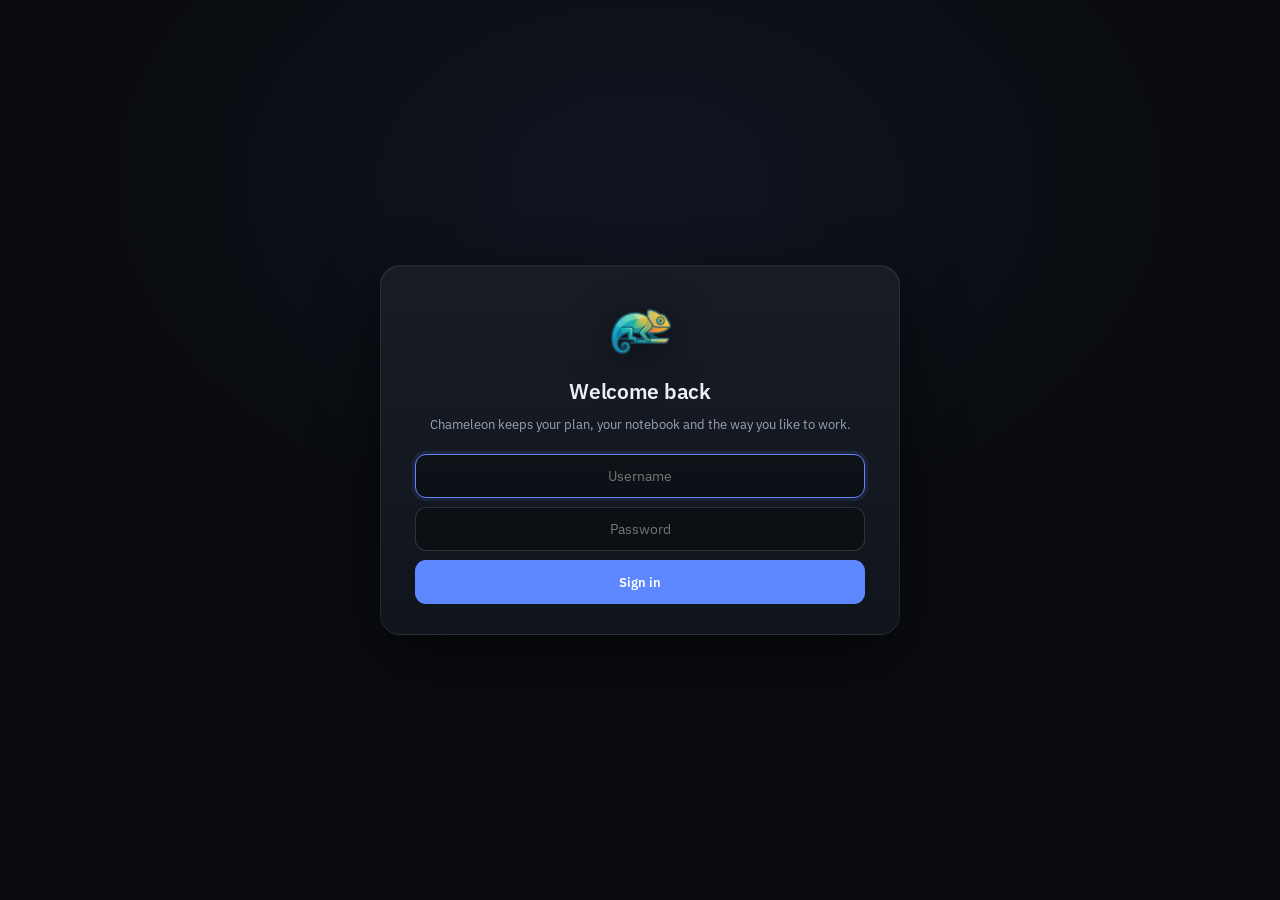
==== commit 0f68d7e6: "Answer small things; plan only what earns it Matt: "it doesn't need to make a plan for every questio" ====
--- a/public/index.html
+++ b/public/index.html
@@ -67,8 +67,8 @@
         <div id="chat-log-wrap"><div id="chat-log"></div></div>
         <div id="hero">
           <img class="hero-glyph" src="chameleon.png" alt="">
-          <h1>What do you want to learn?</h1>
-          <p>Tell me a topic, paste your study material, or drop a link. I'll build a plan, teach it, and quiz you — the workspace reshapes itself as we go.</p>
+          <h1>What do you want to do today?</h1>
+          <p>Ask me something small and you'll just get an answer. Give me something bigger — learning a subject, preparing for something — and I'll lay it out and work through it with you.</p>
           <div id="suggestions"></div>
         </div>
         <form id="chat-form" autocomplete="off">
--- a/public/style.css
+++ b/public/style.css
@@ -68,9 +68,9 @@
 .gate-glyph { width: 62px; height: 62px; object-fit: contain; margin-bottom: 12px; filter: drop-shadow(0 8px 20px rgba(0, 0, 0, 0.55)); }
 #gate-card h1 { font-size: 21px; font-weight: 600; letter-spacing: -0.3px; line-height: 1.3; }
 #gate-card p { margin-top: 9px; font-size: 12.5px; line-height: 1.6; color: var(--text-dim); }
-/* the question is a situation; the sub-line is what we are actually asking */
-#gate-card h1 { font-size: 17px; font-weight: 500; color: var(--text-dim); line-height: 1.45; }
-.gate-sub { margin-top: 7px !important; font-size: 15px !important; font-weight: 600; color: var(--text) !important; }
+/* the question leads; everything under it is quieter */
+#gate-card h1 { font-size: 21px; font-weight: 600; color: var(--text); line-height: 1.3; letter-spacing: -0.3px; }
+.gate-sub { margin-top: 8px !important; font-size: 12.5px !important; font-weight: 400; color: var(--text-dim) !important; }
 .gate-intro { font-size: 11.5px !important; color: var(--text-faint) !important; margin-top: 8px !important; }
 #gate-form { display: flex; flex-direction: column; gap: 9px; margin-top: 20px; }
 #gate-form input {
@@ -645,7 +645,17 @@
   transition: bottom 500ms var(--ease-spring), top 500ms var(--ease-spring),
     left 500ms var(--ease-spring), right 500ms var(--ease-spring), width 500ms var(--ease-spring);
 }
-body.chat-center #chatdock { top: 14%; bottom: auto; }
+/* The empty state belongs to the whole screen, not to a docked column. There
+   is no workspace to sit beside yet, so the invitation is centred whatever
+   placement they normally use; it takes its dock as soon as there is something
+   to sit beside. */
+body.chat-center #chatdock {
+  top: 14% !important; bottom: auto !important;
+  left: calc(50% - var(--dock-w) / 2) !important;
+  right: auto !important;
+  width: var(--dock-w) !important;
+  justify-content: flex-start !important;
+}
 
 /* lifted: the panel tracks the cursor, so a drag feels like carrying it */
 body.chat-lifted #chatdock {
@@ -808,6 +818,17 @@
   padding: 6px;
   transition: bottom 500ms var(--ease-spring), background 400ms ease, border-color 400ms ease, box-shadow 400ms ease, padding 400ms ease;
 }
+/* Docked to a side the agent is a LAYER, not a panel: no card, no border, no
+   shadow — the conversation simply occupies its column and only the composer
+   is drawn. Apps are the things in boxes; the agent is not an app. */
+body.place-left #chatdock.fused,
+body.place-right #chatdock.fused {
+  background: transparent; backdrop-filter: none; border-color: transparent;
+  box-shadow: none; border-radius: 0; padding: 0;
+}
+body.place-left #chat-bar, body.place-right #chat-bar { opacity: 0.4; transition: opacity 180ms ease; }
+body.place-left #chatdock:hover #chat-bar, body.place-right #chatdock:hover #chat-bar { opacity: 1; }
+
 /* while the agent acts, the card collapses back to a bare composer */
 body.acting #chatdock.fused {
   background: transparent; border-color: transparent; box-shadow: none; backdrop-filter: none; padding: 0;
@@ -839,14 +860,24 @@
 }
 body.place-left #chat-log, body.place-right #chat-log { max-height: none; }
 
-.msg { max-width: 88%; display: flex; flex-direction: column; align-self: flex-start; align-items: flex-start; animation: msg-in var(--t-in) var(--ease-out); }
+.msg { max-width: 92%; display: flex; flex-direction: column; align-self: flex-start; align-items: flex-start; animation: msg-in var(--t-in) var(--ease-out); }
+.msg.agent { max-width: 100%; }
 .msg.user { align-self: flex-end; align-items: flex-end; animation-name: msgInUser; }
 @keyframes msg-in { from { opacity: 0; transform: translateY(10px) scale(0.97); } }
 @keyframes msgInUser { from { opacity: 0; transform: translateY(10px) translateX(8px) scale(0.97); } }
-.bubble { padding: 9px 13px; border-radius: 14px; font-size: 13px; line-height: 1.55; word-wrap: break-word; background: rgba(255, 255, 255, 0.05); border: 1px solid var(--line); }
-.msg.user .bubble { background: var(--accent); border-color: transparent; color: #fff; border-bottom-right-radius: 5px; }
-.msg.agent .bubble { color: var(--text); border-bottom-left-radius: 5px; }
-.msg.error .bubble { background: rgba(220, 47, 106, 0.07); color: var(--bad); border-color: rgba(220, 47, 106, 0.3); }
+/* The agent is not an app. Its words are text on the surface, not a bubble in
+   a box — a bubble reads as another thing on the page, competing with the
+   things on the page. What the LEARNER says keeps a bubble: their turn is an
+   event, the agent's is running commentary. */
+.bubble { padding: 0; border-radius: 0; font-size: 13.5px; line-height: 1.62; word-wrap: break-word; background: none; border: 0; }
+.msg.user .bubble {
+  padding: 8px 13px; border-radius: 14px; border-bottom-right-radius: 5px;
+  background: rgba(93, 135, 255, 0.16); border: 1px solid rgba(93, 135, 255, 0.3);
+  color: var(--text); font-size: 13px;
+}
+.msg.agent .bubble { color: var(--text-dim); }
+.msg.agent .bubble strong { color: var(--text); }
+.msg.error .bubble { padding: 8px 12px; border-radius: 10px; background: rgba(220, 47, 106, 0.07); color: var(--bad); border: 1px solid rgba(220, 47, 106, 0.3); }
 .msg.chipline .bubble { display: none; }
 .msg.chipline { flex-direction: row; }
 
@@ -1162,6 +1193,10 @@
 /* generated illustration */
 .genimg { margin: 12px 0; position: relative; border-radius: 12px; overflow: hidden; border: 1px solid var(--line); background: rgba(0, 0, 0, 0.3); }
 .genimg img { display: block; width: 100%; height: auto; animation: imgIn 620ms var(--ease-out); }
+/* the image is in the DOM from the moment it starts loading, so it must stay
+   invisible until it actually has pixels — otherwise the placeholder jumps */
+.genimg img.genimg-in { display: none; }
+.genimg.ready img.genimg-in { display: block; }
 @keyframes imgIn { from { opacity: 0; transform: scale(1.03); filter: blur(6px); } }
 .genimg figcaption { padding: 7px 11px; font-size: 10.5px; color: var(--text-faint); border-top: 1px solid var(--line); }
 .genimg-wait {
@@ -1672,3 +1707,33 @@
 .cp-drafting .cp-step { cursor: default; }
 .cp-drafting .cp-step:hover { background: transparent; color: var(--text-dim); }
 .cp-writing { padding: 2px 12px 10px; }
+
+/* ---------------- the one control ----------------
+   Matt: "there should be just a slider — how crazy do you want to go… and all
+   of the parameters hang off just one." Everything else is still here, behind
+   Advanced, and still tracked either way. */
+.up-modes { display: flex; flex-direction: column; gap: 7px; margin: 14px 0 4px; }
+.up-mode {
+  text-align: left; padding: 11px 13px;
+  border: 1px solid var(--line-2); border-radius: 12px;
+  background: var(--fill-1); color: var(--text); cursor: pointer;
+  transition: all 160ms ease;
+}
+.up-mode b { display: block; font-size: 13px; font-weight: 600; }
+.up-mode span { display: block; font-size: 11px; color: var(--text-faint); margin-top: 3px; line-height: 1.45; }
+.up-mode:hover { border-color: var(--accent); background: rgba(93, 135, 255, 0.06); }
+.up-mode.on { border-color: var(--accent); background: rgba(93, 135, 255, 0.13); box-shadow: 0 0 0 3px rgba(93, 135, 255, 0.08); }
+.up-mode.on b::after { content: ' ✓'; color: var(--accent-2); }
+.up-adv {
+  display: flex; align-items: center; justify-content: space-between; width: 100%;
+  margin-top: 16px; padding: 9px 0;
+  border: 0; border-top: 1px solid var(--line); background: transparent;
+  color: var(--text-faint); cursor: pointer;
+  font: 500 10px 'IBM Plex Mono', monospace; text-transform: uppercase; letter-spacing: 1.1px;
+  transition: color 140ms ease;
+}
+.up-adv:hover { color: var(--text-dim); }
+.up-adv svg { width: 13px; height: 13px; transition: transform 240ms var(--ease-out); }
+.up-adv[aria-expanded="true"] svg { transform: rotate(180deg); }
+.up-advbody[hidden] { display: none; }
+.up-advbody .up-group:first-child { border-top: 0; padding-top: 0; margin-top: 4px; }
